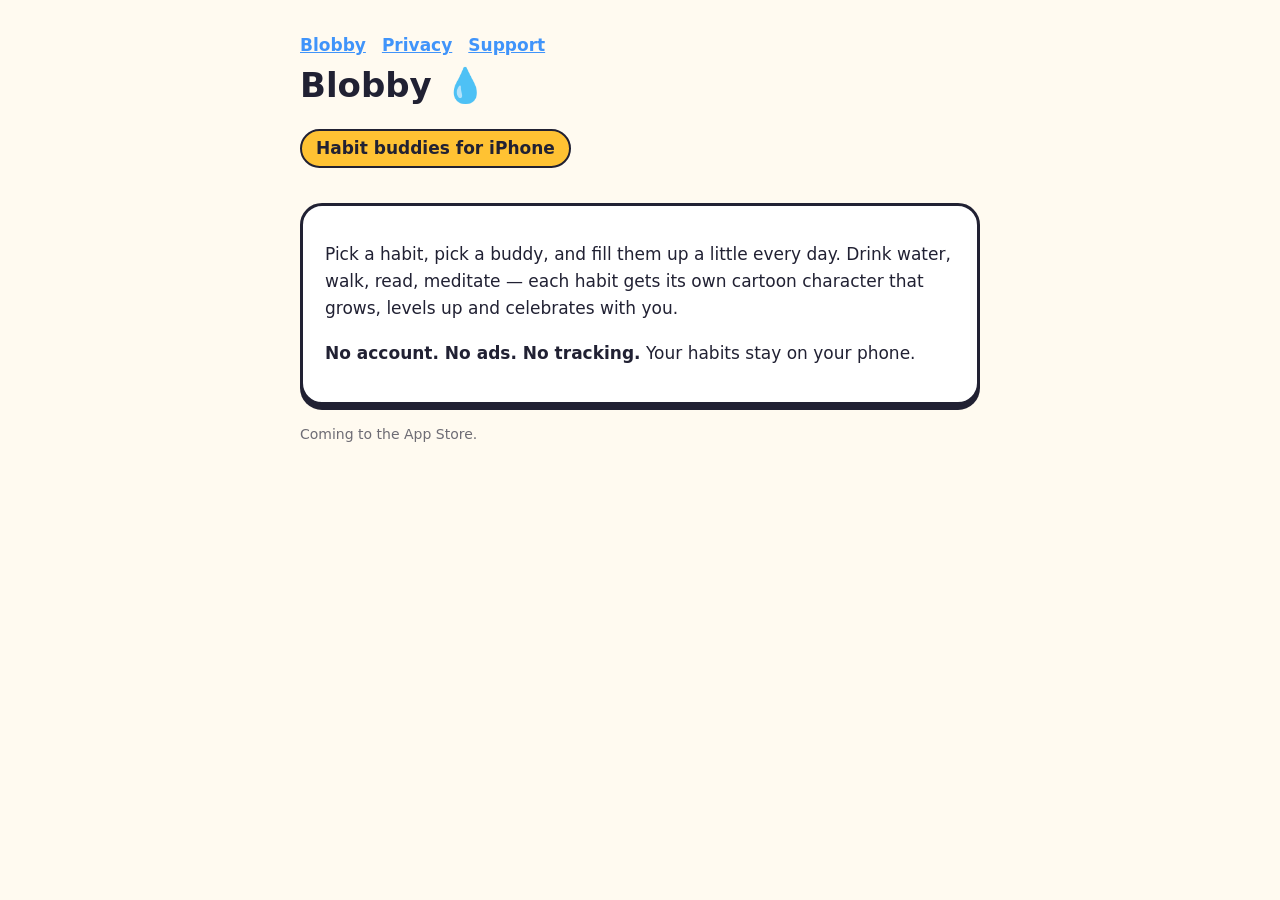
==== docs/index.html @ db1f350c "Website (GitHub Pages): landing, privacy policy, support; docs/ doesn't trigger CI Co-Authored-By: C" ====
<!doctype html><html lang="en"><head><meta charset="utf-8"><meta name="viewport" content="width=device-width,initial-scale=1">
<title>Blobby — habit buddies</title><meta name="description" content="Blobby is a cartoon habit tracker for iPhone. Your habits live only on your phone."><link rel="stylesheet" href="style.css"></head>
<body><main>
<nav><a href="./">Blobby</a><a href="privacy.html">Privacy</a><a href="support.html">Support</a></nav>
<h1>Blobby 💧</h1>
<p class="pill">Habit buddies for iPhone</p>
<div class="card">
<p>Pick a habit, pick a buddy, and fill them up a little every day. Drink water, walk, read, meditate — each habit gets its own cartoon character that grows, levels up and celebrates with you.</p>
<p><b>No account. No ads. No tracking.</b> Your habits stay on your phone.</p>
</div>
<p class="muted">Coming to the App Store.</p>
</main></body></html>
---- docs/style.css ----
:root{--ink:#212133;--paper:#FFFAF0;--card:#fff;--blue:#4094FA;--sun:#FFC233}
@media (prefers-color-scheme:dark){:root{--ink-text:#FFF3DC;--paper:#1B1733;--card:#2B2550}}
*{box-sizing:border-box}body{margin:0;background:var(--paper);color:var(--ink-text,var(--ink));font:17px/1.6 ui-rounded,-apple-system,"SF Pro Rounded",system-ui,sans-serif}
main{max-width:720px;margin:0 auto;padding:32px 20px 60px}
h1{font-size:34px;line-height:1.15;margin:.2em 0}h2{font-size:21px;margin:1.6em 0 .4em}
.card{background:var(--card);border:3px solid var(--ink);border-radius:22px;box-shadow:0 5px 0 var(--ink);padding:18px 22px;margin:18px 0}
a{color:var(--blue);font-weight:700}nav a{margin-right:16px}.muted{opacity:.65;font-size:14px}
.pill{display:inline-block;background:var(--sun);color:#212133;border:2.5px solid var(--ink);border-radius:99px;padding:4px 14px;font-weight:800}
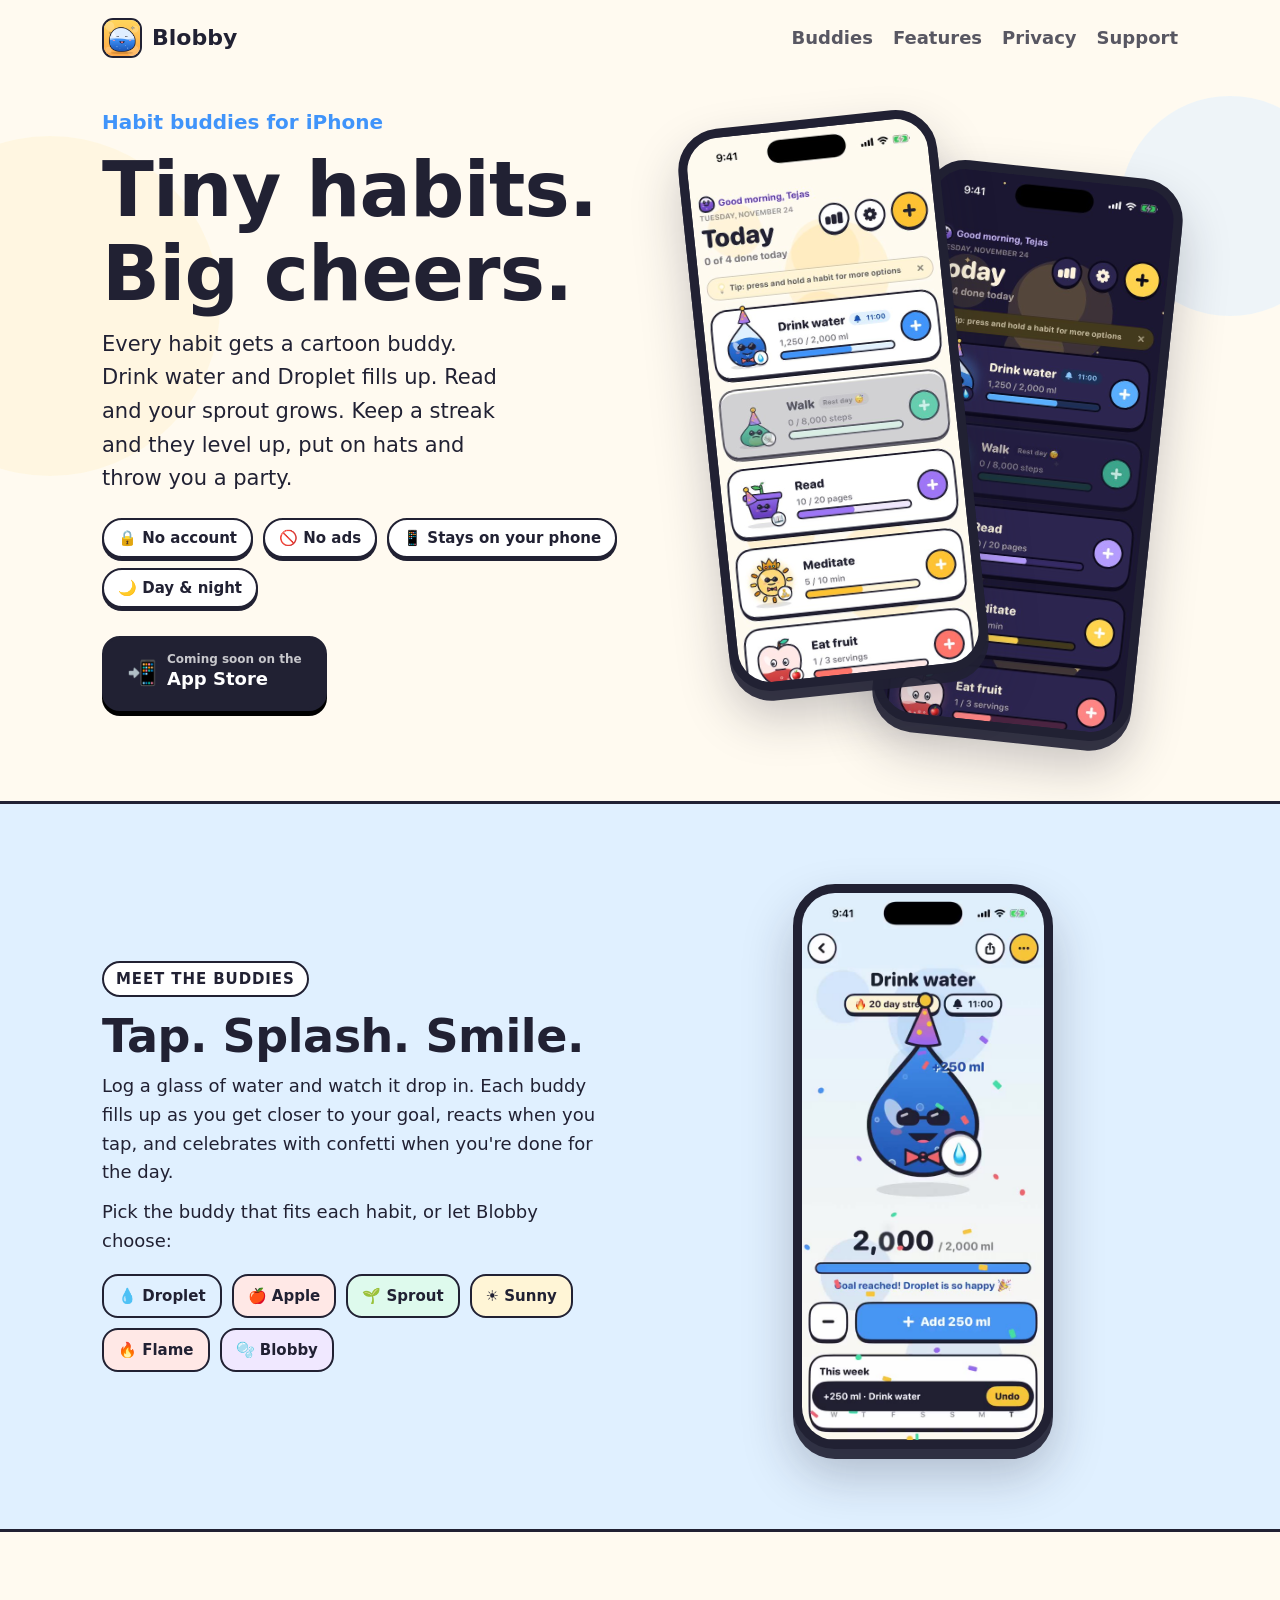
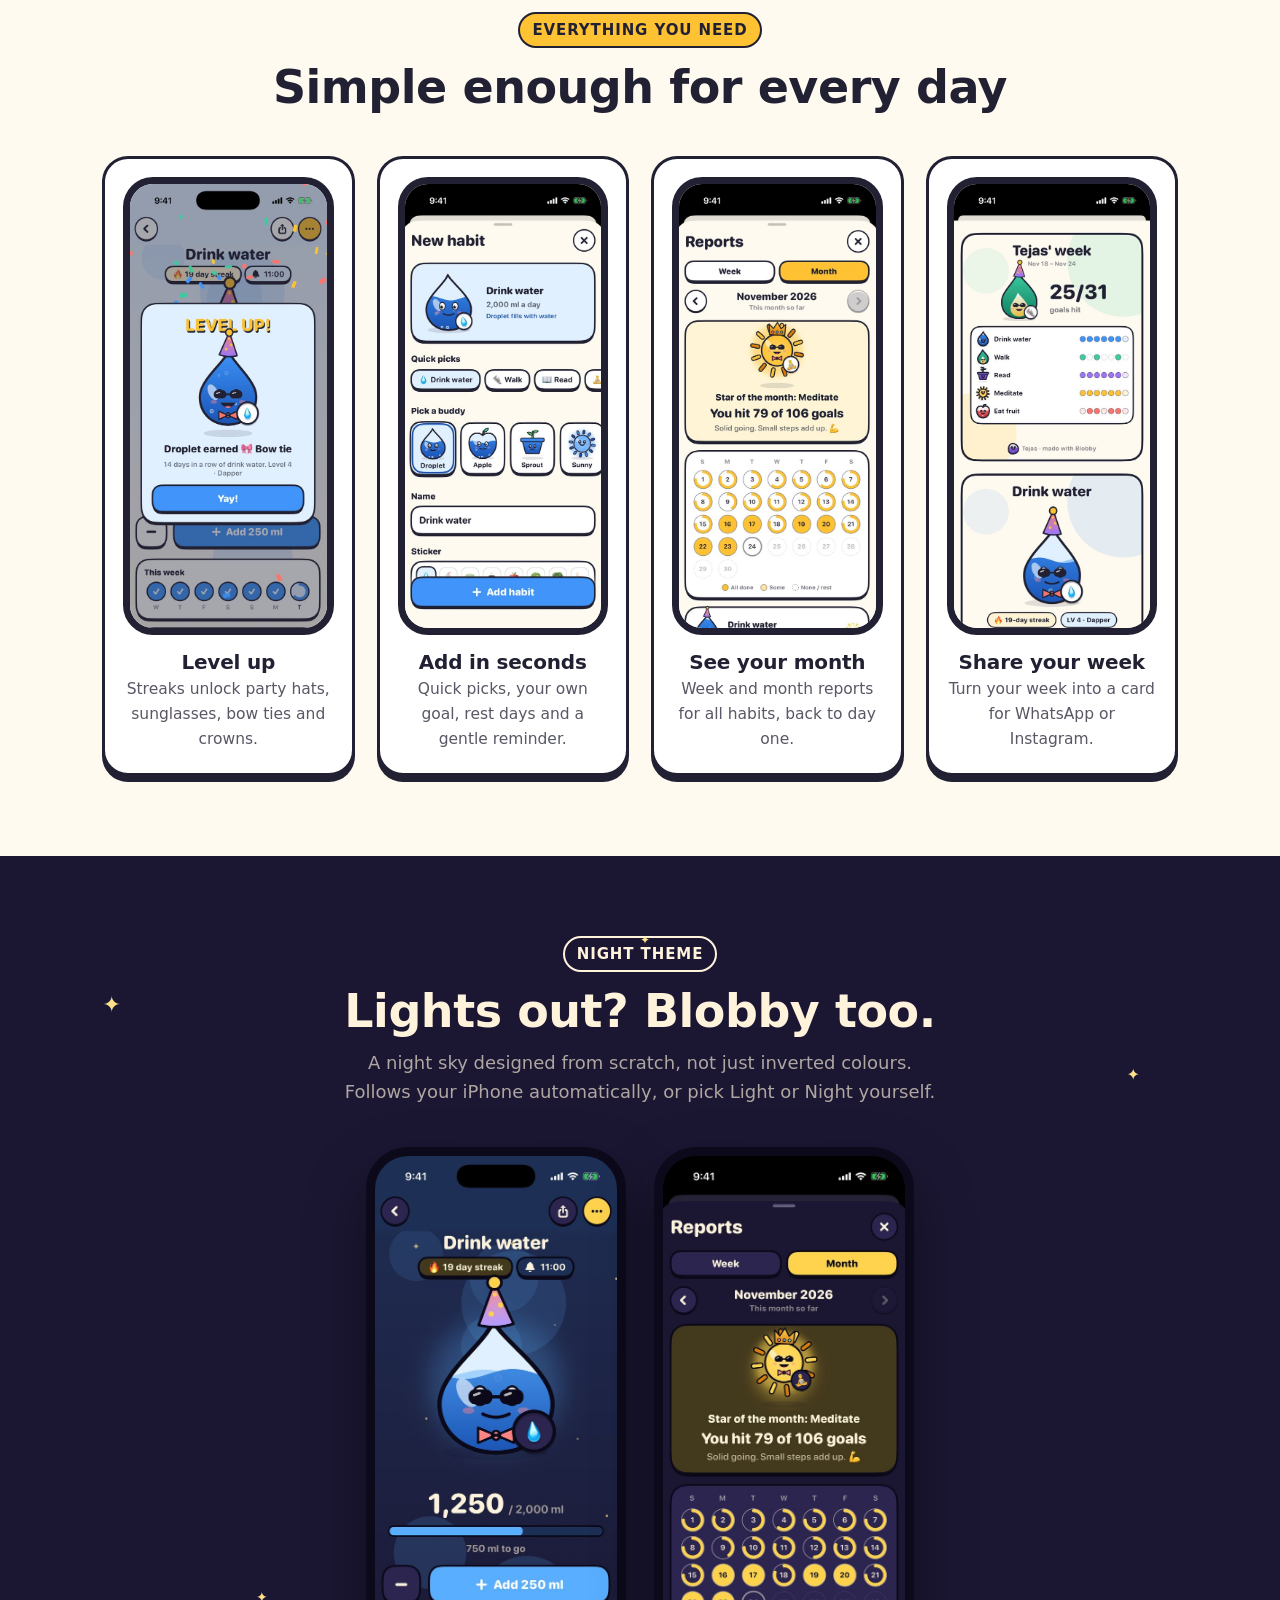
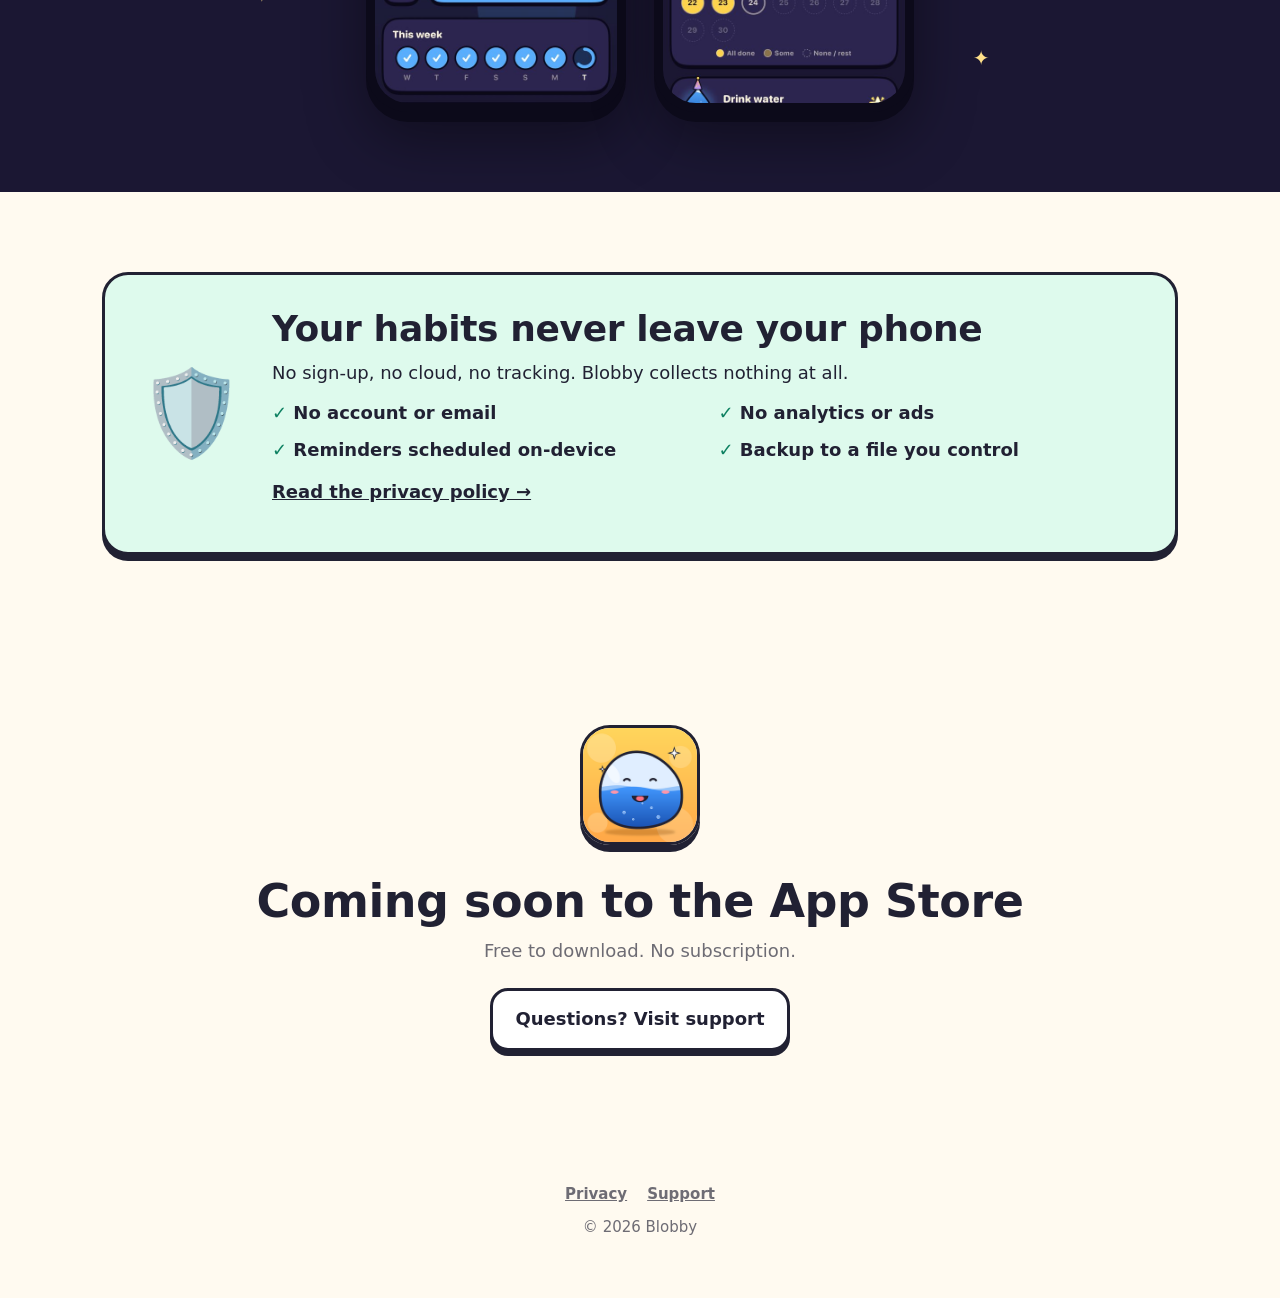
==== commit 1f7b296d: "Website: Blobby landing page with screenshots, logging video, features, night theme and privacy sect" ====
--- a/docs/index.html
+++ b/docs/index.html
@@ -1,12 +1,258 @@
-<!doctype html><html lang="en"><head><meta charset="utf-8"><meta name="viewport" content="width=device-width,initial-scale=1">
-<title>Blobby — habit buddies</title><meta name="description" content="Blobby is a cartoon habit tracker for iPhone. Your habits live only on your phone."><link rel="stylesheet" href="style.css"></head>
-<body><main>
-<nav><a href="./">Blobby</a><a href="privacy.html">Privacy</a><a href="support.html">Support</a></nav>
-<h1>Blobby 💧</h1>
-<p class="pill">Habit buddies for iPhone</p>
-<div class="card">
-<p>Pick a habit, pick a buddy, and fill them up a little every day. Drink water, walk, read, meditate — each habit gets its own cartoon character that grows, levels up and celebrates with you.</p>
-<p><b>No account. No ads. No tracking.</b> Your habits stay on your phone.</p>
+<!doctype html>
+<html lang="en">
+<head>
+<meta charset="utf-8">
+<meta name="viewport" content="width=device-width,initial-scale=1">
+<title>Blobby — habit buddies for iPhone</title>
+<meta name="description" content="Blobby is a cartoon habit tracker for iPhone. Every habit gets a buddy that fills up, levels up and cheers you on. No account, no ads — your habits stay on your phone.">
+<meta property="og:title" content="Blobby — habit buddies for iPhone">
+<meta property="og:description" content="Tiny habits, big cheers. A cartoon habit tracker where your data never leaves your phone.">
+<meta property="og:image" content="https://futureautomate.github.io/ios-blobby/img/2-home.jpg">
+<link rel="icon" href="favicon.png">
+<style>
+:root{
+  --ink:#212133; --paper:#FFFAF0; --card:#fff;
+  --ocean:#4094FA; --ocean-l:#E0F0FF; --mint:#38CC9E; --mint-l:#DEFAED;
+  --sun:#FFC233; --sun-l:#FFF5D6; --coral:#FF756B; --coral-l:#FFE8E6; --grape:#9E75F5; --grape-l:#F0E8FF;
+  --night:#1B1733; --plum:#2B2550; --cream:#FFF3DC;
+}
+*{box-sizing:border-box}
+html{scroll-behavior:smooth}
+body{margin:0;background:var(--paper);color:var(--ink);
+  font:18px/1.6 ui-rounded,"SF Pro Rounded",-apple-system,"Nunito","Segoe UI",system-ui,sans-serif;overflow-x:hidden}
+a{color:inherit}
+.wrap{max-width:1120px;margin:0 auto;padding:0 22px}
+h1,h2,h3{font-weight:900;line-height:1.1;margin:0;letter-spacing:-.01em}
+h1{font-size:clamp(44px,7vw,76px)}
+h2{font-size:clamp(30px,4.4vw,46px)}
+h3{font-size:23px}
+p{margin:.6em 0}
+.muted{opacity:.65}
+
+/* nav */
+nav{display:flex;align-items:center;justify-content:space-between;padding:18px 0}
+nav .brand{display:flex;align-items:center;gap:10px;font-weight:900;font-size:22px;text-decoration:none}
+nav .brand img{width:40px;height:40px;border-radius:11px;border:2.5px solid var(--ink)}
+nav .links a{margin-left:20px;font-weight:800;text-decoration:none;opacity:.75}
+nav .links a:hover{opacity:1}
+
+/* cartoon bits */
+.card{background:var(--card);border:3px solid var(--ink);border-radius:26px;box-shadow:0 6px 0 var(--ink)}
+.pill{display:inline-flex;align-items:center;gap:6px;background:#fff;border:2.5px solid var(--ink);border-radius:99px;
+  padding:6px 14px;font-weight:800;font-size:15px;box-shadow:0 3px 0 var(--ink)}
+.btn{display:inline-flex;align-items:center;gap:10px;background:var(--ink);color:#fff;border-radius:18px;padding:14px 22px;
+  font-weight:900;text-decoration:none;border:3px solid var(--ink);box-shadow:0 5px 0 #000;transition:transform .15s}
+.btn:hover{transform:translateY(-2px)}
+.btn small{display:block;font-weight:700;font-size:12px;opacity:.75;line-height:1}
+.btn.ghost{background:#fff;color:var(--ink);box-shadow:0 5px 0 var(--ink)}
+
+/* phone frame */
+.phone{width:min(260px,62vw);aspect-ratio:1206/2622;border-radius:42px;border:9px solid var(--ink);
+  background:var(--ink);overflow:hidden;box-shadow:0 10px 0 rgba(33,33,51,.9),0 26px 50px rgba(33,33,51,.25);flex:none}
+.phone img,.phone video{width:100%;height:100%;object-fit:cover;display:block}
+
+/* hero */
+.hero{position:relative;padding:30px 0 90px;overflow:hidden}
+.hero .wrap{display:grid;grid-template-columns:1.05fr 1fr;gap:40px;align-items:center}
+.hero .tag{color:var(--ocean);font-weight:900;font-size:20px;margin-bottom:10px}
+.hero p.lead{font-size:21px;max-width:30ch}
+.hero .pills{display:flex;flex-wrap:wrap;gap:10px;margin:22px 0 28px}
+.stack{position:relative;height:600px}
+.stack .phone{position:absolute}
+.stack .p1{left:6%;top:10px;transform:rotate(-6deg);z-index:2}
+.stack .p2{right:4%;top:60px;transform:rotate(6deg)}
+.bubble{position:absolute;border-radius:50%;opacity:.55;z-index:0}
+
+/* sections */
+section{padding:80px 0}
+.center{text-align:center}
+.kicker{display:inline-block;font-weight:900;font-size:15px;letter-spacing:.06em;text-transform:uppercase;
+  padding:4px 12px;border-radius:99px;border:2.5px solid var(--ink);margin-bottom:14px}
+
+.split{display:grid;grid-template-columns:1fr 1fr;gap:56px;align-items:center}
+.buddies{display:flex;gap:10px;flex-wrap:wrap;margin-top:18px}
+.buddies span{font-size:15px;font-weight:800;padding:8px 14px;border-radius:16px;border:2.5px solid var(--ink)}
+
+.grid{display:grid;grid-template-columns:repeat(4,1fr);gap:22px;margin-top:44px}
+.feature{padding:18px 18px 22px;display:flex;flex-direction:column;align-items:center;text-align:center}
+.feature .phone{width:100%;border-width:7px;border-radius:30px;box-shadow:none;margin-bottom:16px}
+.feature h3{font-size:20px;margin-bottom:4px}
+.feature p{font-size:15.5px;margin:0;opacity:.75}
+
+.night{background:var(--night);color:var(--cream);position:relative;overflow:hidden}
+.night .kicker{border-color:var(--cream)}
+.night .phones{display:flex;gap:28px;justify-content:center;flex-wrap:wrap;margin-top:40px}
+.night .phone{border-color:#0C0A1A;background:#0C0A1A;box-shadow:0 10px 0 #0C0A1A,0 26px 60px rgba(0,0,0,.4)}
+.star{position:absolute;color:#FFE08A;animation:tw 3s ease-in-out infinite}
+@keyframes tw{0%,100%{opacity:.25}50%{opacity:.95}}
+
+.privacy .card{padding:34px;display:grid;grid-template-columns:auto 1fr;gap:28px;align-items:center;background:var(--mint-l)}
+.privacy ul{margin:10px 0 0;padding:0;list-style:none;display:grid;grid-template-columns:1fr 1fr;gap:8px 24px}
+.privacy li{font-weight:800}
+.privacy li::before{content:"✓ ";color:#0D8061}
+.shield{font-size:84px;line-height:1}
+
+.cta{text-align:center;padding:90px 0}
+.cta .icon{width:120px;height:120px;border-radius:30px;border:3.5px solid var(--ink);box-shadow:0 7px 0 var(--ink)}
+
+footer{padding:30px 0 50px;text-align:center;font-size:15px}
+footer a{margin:0 10px;font-weight:800}
+
+@media (max-width:900px){
+  .hero .wrap,.split{grid-template-columns:1fr}
+  .stack{height:520px;max-width:440px;margin:0 auto;width:100%}
+  .grid{grid-template-columns:1fr 1fr}
+  .split .media{order:-1;display:flex;justify-content:center}
+  .privacy .card{grid-template-columns:1fr;text-align:center}
+  .privacy ul{grid-template-columns:1fr;text-align:left;max-width:320px;margin:10px auto 0}
+}
+@media (max-width:520px){
+  .grid{gap:14px}
+  .feature{padding:10px 10px 14px}
+  .feature h3{font-size:16px}
+  .feature p{font-size:13px}
+  .feature .phone{border-width:5px;border-radius:20px}
+  .stack{height:440px}
+  .stack .phone{width:200px}
+  nav .links a:not(:last-child){display:none}
+}
+@media (prefers-reduced-motion:reduce){.star{animation:none}}
+</style>
+</head>
+<body>
+
+<div class="wrap">
+  <nav>
+    <a class="brand" href="./"><img src="img/icon.png" alt="">Blobby</a>
+    <div class="links"><a href="#buddies">Buddies</a><a href="#features">Features</a><a href="privacy.html">Privacy</a><a href="support.html">Support</a></div>
+  </nav>
 </div>
-<p class="muted">Coming to the App Store.</p>
-</main></body></html>
+
+<header class="hero">
+  <span class="bubble" style="width:340px;height:340px;background:var(--sun-l);left:-120px;top:60px"></span>
+  <span class="bubble" style="width:220px;height:220px;background:var(--ocean-l);right:-60px;top:20px"></span>
+  <div class="wrap" style="position:relative;z-index:1">
+    <div>
+      <div class="tag">Habit buddies for iPhone</div>
+      <h1>Tiny habits.<br>Big cheers.</h1>
+      <p class="lead">Every habit gets a cartoon buddy. Drink water and Droplet fills up. Read and your sprout grows. Keep a streak and they level up, put on hats and throw you a party.</p>
+      <div class="pills">
+        <span class="pill">🔒 No account</span>
+        <span class="pill">🚫 No ads</span>
+        <span class="pill">📱 Stays on your phone</span>
+        <span class="pill">🌙 Day &amp; night</span>
+      </div>
+      <a class="btn" href="#get"><span style="font-size:24px">📲</span><span><small>Coming soon on the</small>App Store</span></a>
+    </div>
+    <div class="stack" aria-label="Blobby screenshots">
+      <div class="phone p1"><img src="img/2-home.jpg" alt="Today screen with habit buddies for water, walking, reading, meditation and fruit"></div>
+      <div class="phone p2"><img src="img/n1-home.jpg" alt="The same screen in Blobby's night theme"></div>
+    </div>
+  </div>
+</header>
+
+<section id="buddies" style="background:var(--ocean-l);border-top:3px solid var(--ink);border-bottom:3px solid var(--ink)">
+  <div class="wrap split">
+    <div>
+      <span class="kicker" style="background:#fff">Meet the buddies</span>
+      <h2>Tap. Splash. Smile.</h2>
+      <p>Log a glass of water and watch it drop in. Each buddy fills up as you get closer to your goal, reacts when you tap, and celebrates with confetti when you're done for the day.</p>
+      <p>Pick the buddy that fits each habit, or let Blobby choose:</p>
+      <div class="buddies">
+        <span style="background:var(--ocean-l)">💧 Droplet</span>
+        <span style="background:var(--coral-l)">🍎 Apple</span>
+        <span style="background:var(--mint-l)">🌱 Sprout</span>
+        <span style="background:var(--sun-l)">☀️ Sunny</span>
+        <span style="background:var(--coral-l)">🔥 Flame</span>
+        <span style="background:var(--grape-l)">🫧 Blobby</span>
+      </div>
+    </div>
+    <div class="media" style="display:flex;justify-content:center">
+      <div class="phone">
+        <video src="img/logging.mp4" poster="img/logging-poster.jpg" autoplay muted loop playsinline aria-label="Video of Droplet filling up as water is logged"></video>
+      </div>
+    </div>
+  </div>
+</section>
+
+<section id="features">
+  <div class="wrap center">
+    <span class="kicker" style="background:var(--sun)">Everything you need</span>
+    <h2>Simple enough for every day</h2>
+    <div class="grid">
+      <div class="card feature">
+        <div class="phone"><img src="img/15-levelup.jpg" alt="Level-up celebration with a new accessory"></div>
+        <h3>Level up</h3>
+        <p>Streaks unlock party hats, sunglasses, bow ties and crowns.</p>
+      </div>
+      <div class="card feature">
+        <div class="phone"><img src="img/8-add.jpg" alt="Adding a new habit"></div>
+        <h3>Add in seconds</h3>
+        <p>Quick picks, your own goal, rest days and a gentle reminder.</p>
+      </div>
+      <div class="card feature">
+        <div class="phone"><img src="img/r2-month.jpg" alt="Month report with a calendar of all habits"></div>
+        <h3>See your month</h3>
+        <p>Week and month reports for all habits, back to day one.</p>
+      </div>
+      <div class="card feature">
+        <div class="phone"><img src="img/20-share.jpg" alt="Shareable weekly progress card"></div>
+        <h3>Share your week</h3>
+        <p>Turn your week into a card for WhatsApp or Instagram.</p>
+      </div>
+    </div>
+  </div>
+</section>
+
+<section class="night">
+  <span class="star" style="left:8%;top:14%;font-size:22px">✦</span>
+  <span class="star" style="left:88%;top:22%;font-size:16px;animation-delay:.8s">✦</span>
+  <span class="star" style="left:20%;top:78%;font-size:14px;animation-delay:1.6s">✦</span>
+  <span class="star" style="left:76%;top:84%;font-size:20px;animation-delay:2.2s">✦</span>
+  <span class="star" style="left:50%;top:8%;font-size:12px;animation-delay:1.1s">✦</span>
+  <div class="wrap center">
+    <span class="kicker">Night theme</span>
+    <h2>Lights out? Blobby too.</h2>
+    <p class="muted" style="max-width:52ch;margin:12px auto 0">A night sky designed from scratch, not just inverted colours. Follows your iPhone automatically, or pick Light or Night yourself.</p>
+    <div class="phones">
+      <div class="phone"><img src="img/n2-drop.jpg" alt="Water habit screen in the night theme"></div>
+      <div class="phone"><img src="img/r3-month-night.jpg" alt="Month report in the night theme"></div>
+    </div>
+  </div>
+</section>
+
+<section class="privacy">
+  <div class="wrap">
+    <div class="card">
+      <div class="shield">🛡️</div>
+      <div>
+        <h2 style="font-size:clamp(26px,3.6vw,36px)">Your habits never leave your phone</h2>
+        <p>No sign-up, no cloud, no tracking. Blobby collects nothing at all.</p>
+        <ul>
+          <li>No account or email</li>
+          <li>No analytics or ads</li>
+          <li>Reminders scheduled on-device</li>
+          <li>Backup to a file you control</li>
+        </ul>
+        <p style="margin-top:14px"><a href="privacy.html" style="font-weight:900">Read the privacy policy →</a></p>
+      </div>
+    </div>
+  </div>
+</section>
+
+<section class="cta" id="get">
+  <div class="wrap">
+    <img class="icon" src="img/icon.png" alt="Blobby app icon">
+    <h2 style="margin-top:22px">Coming soon to the App Store</h2>
+    <p class="muted">Free to download. No subscription.</p>
+    <p style="margin-top:22px"><a class="btn ghost" href="support.html">Questions? Visit support</a></p>
+  </div>
+</section>
+
+<footer class="muted">
+  <a href="privacy.html">Privacy</a><a href="support.html">Support</a>
+  <p>© 2026 Blobby</p>
+</footer>
+
+</body>
+</html>
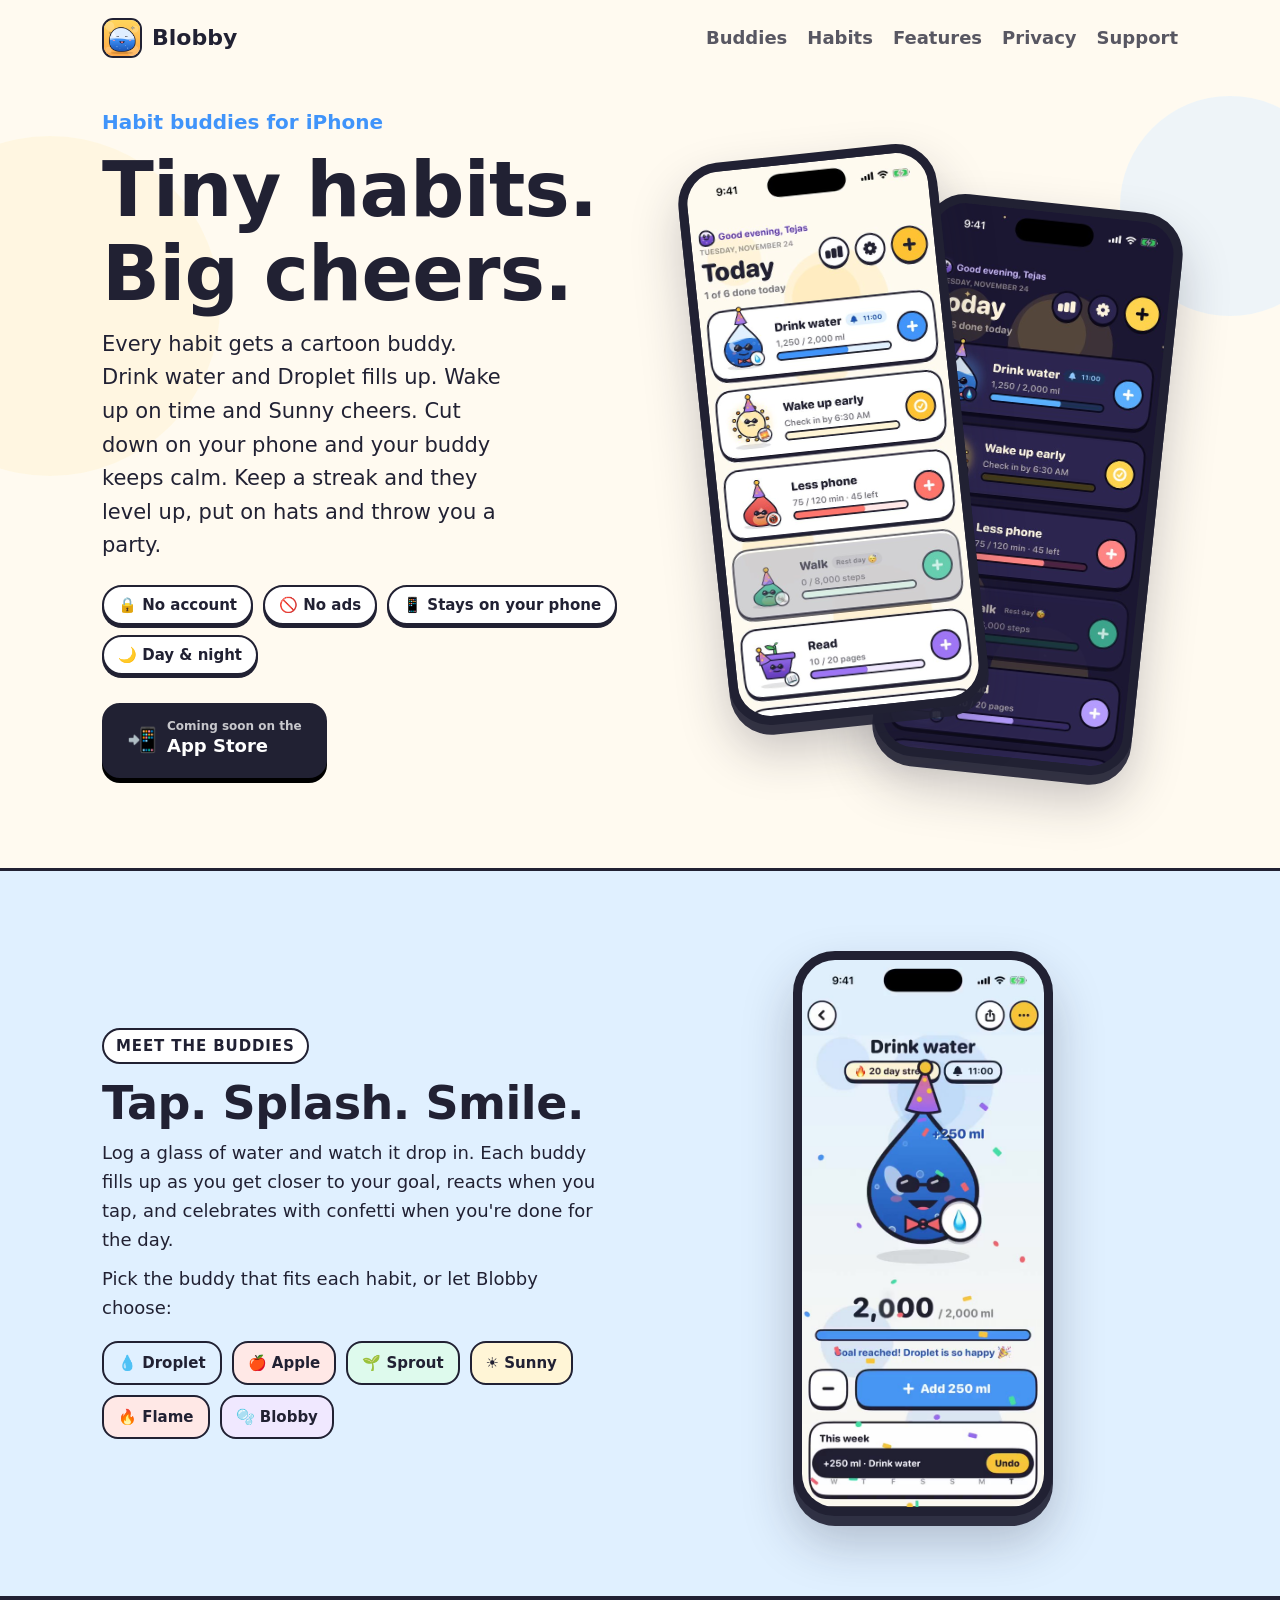
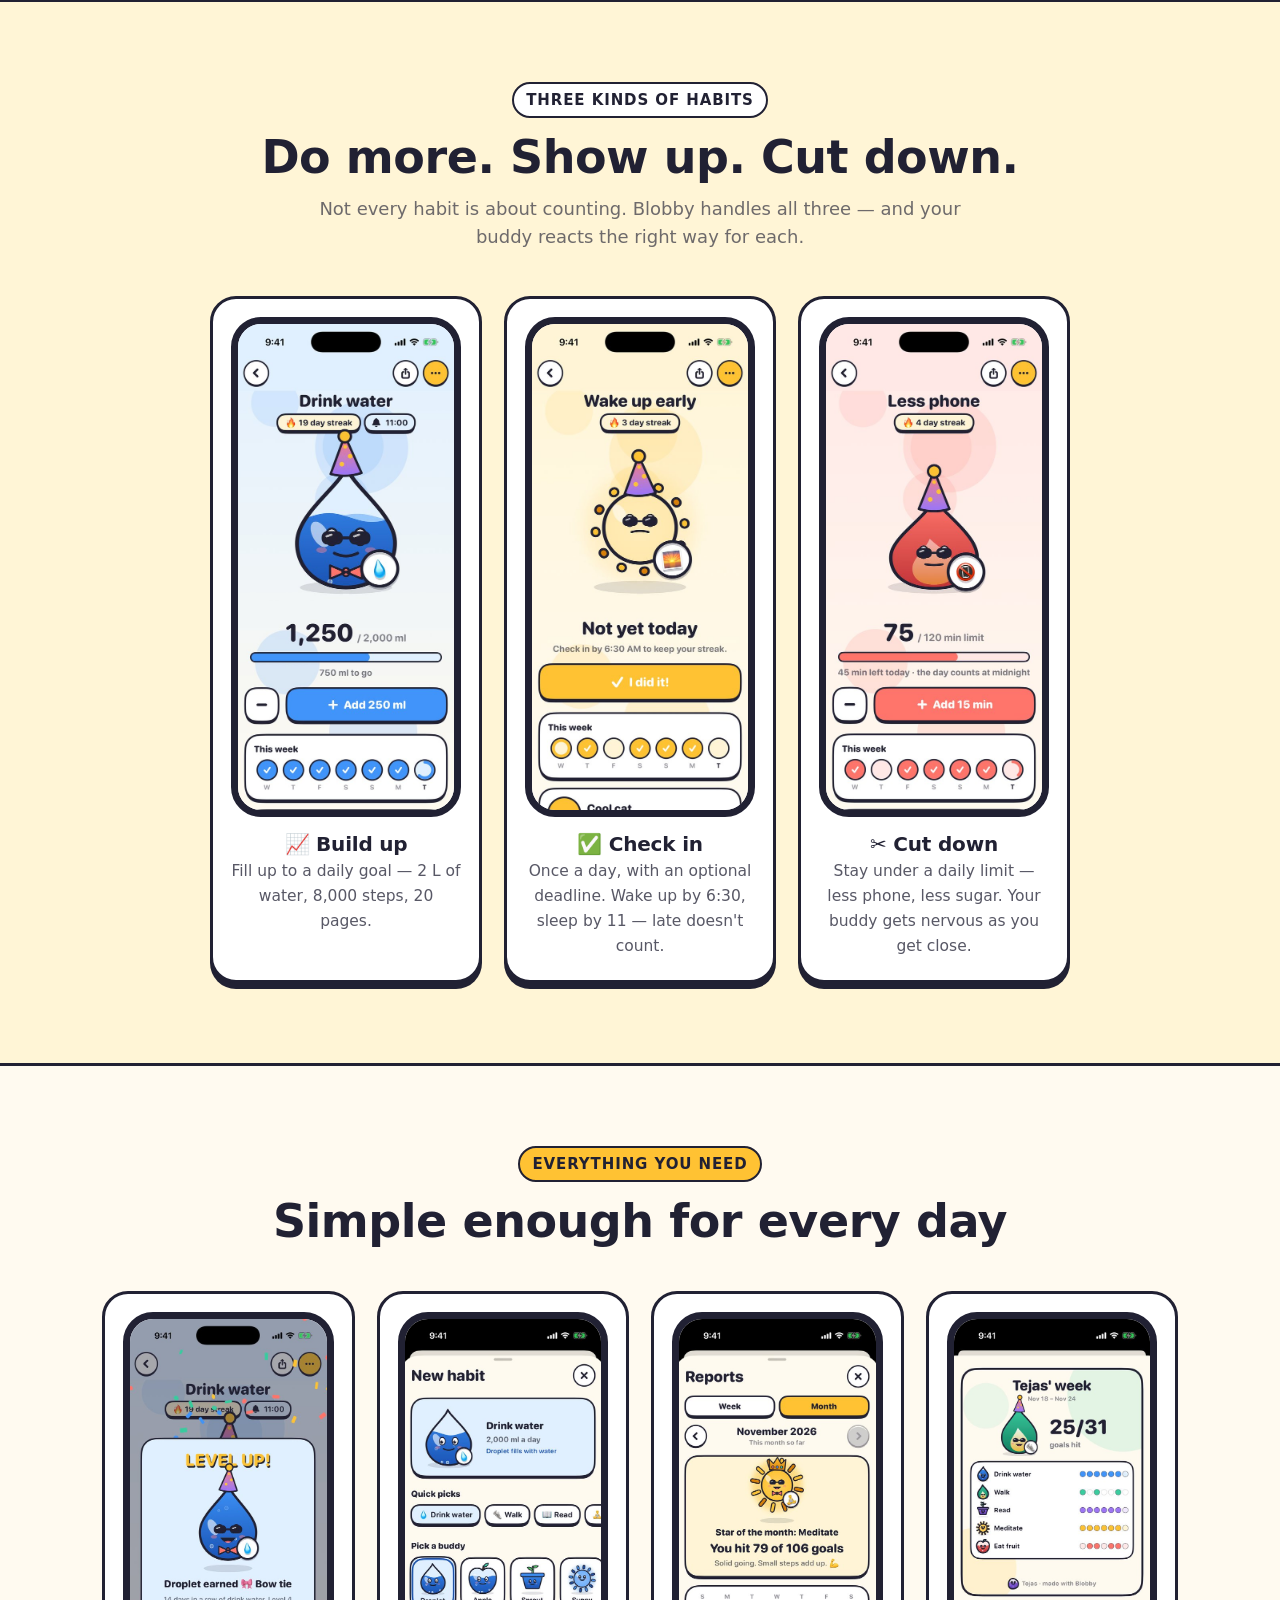
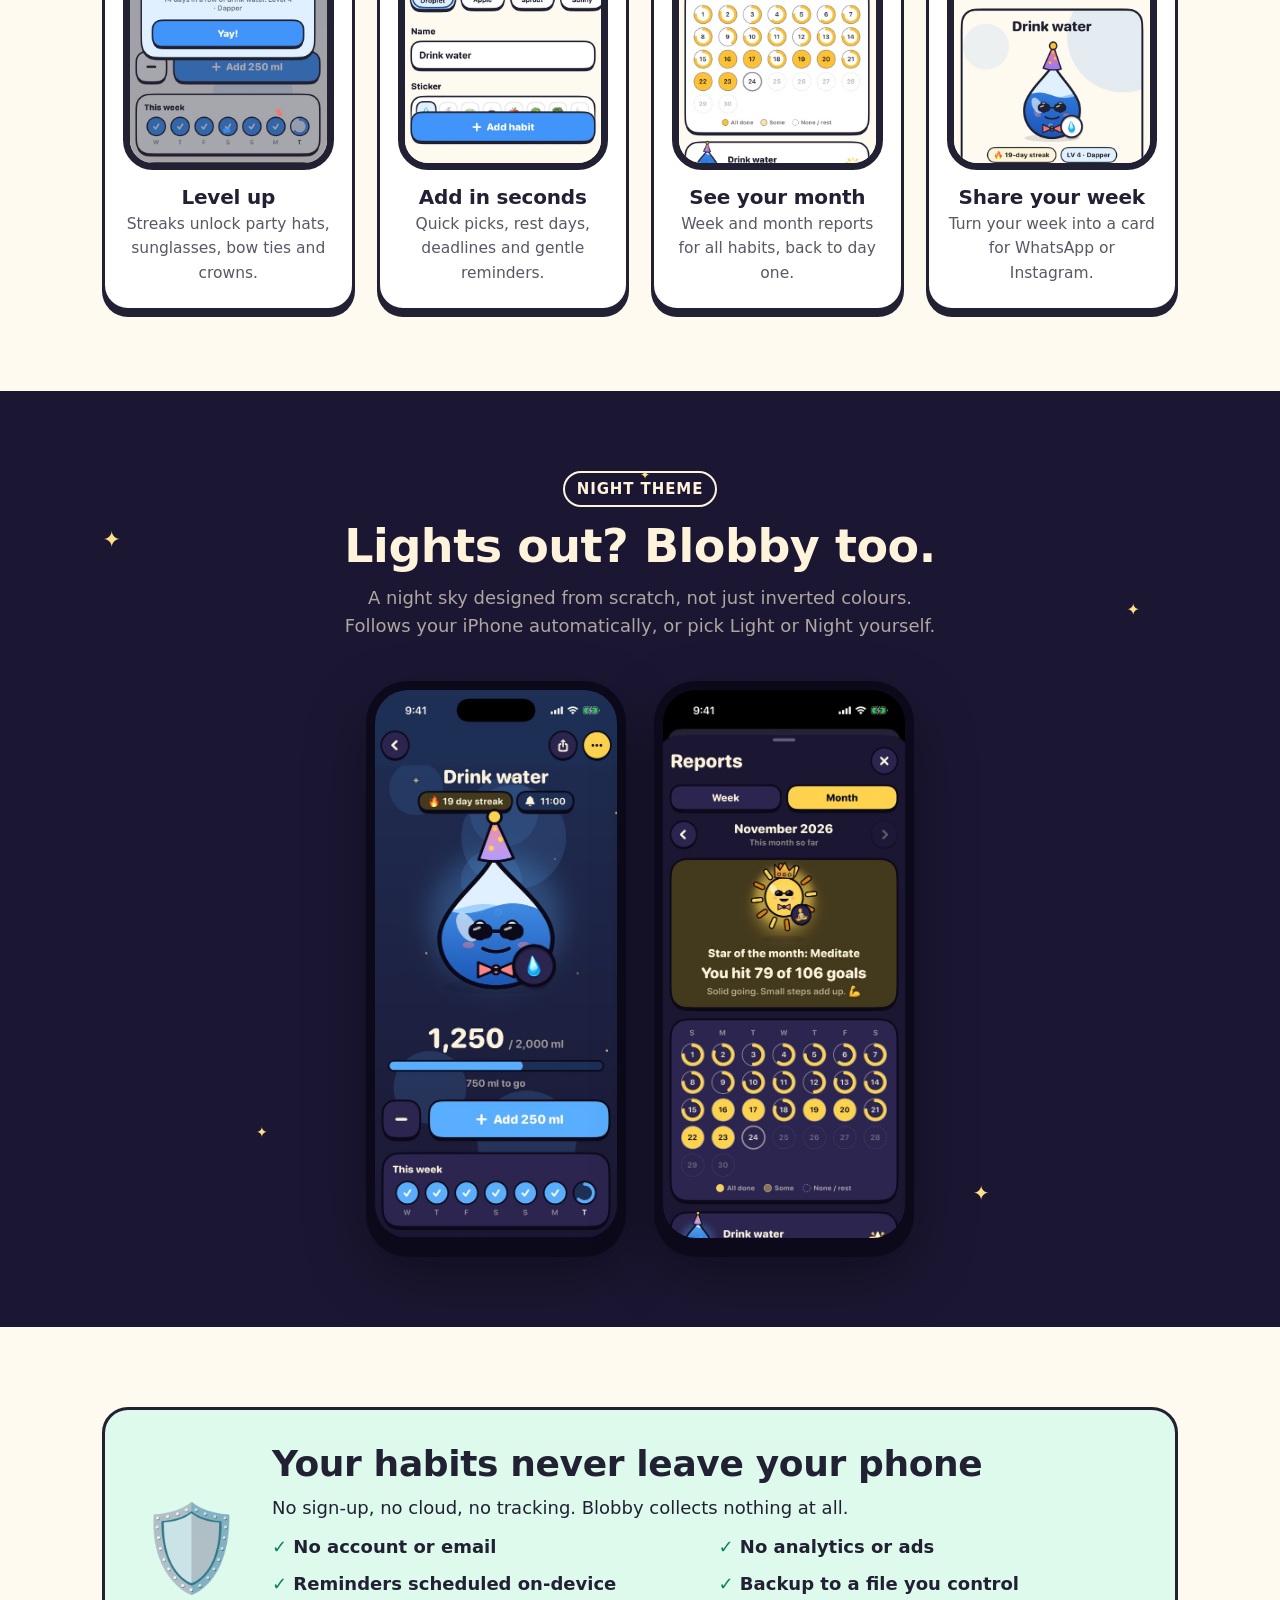
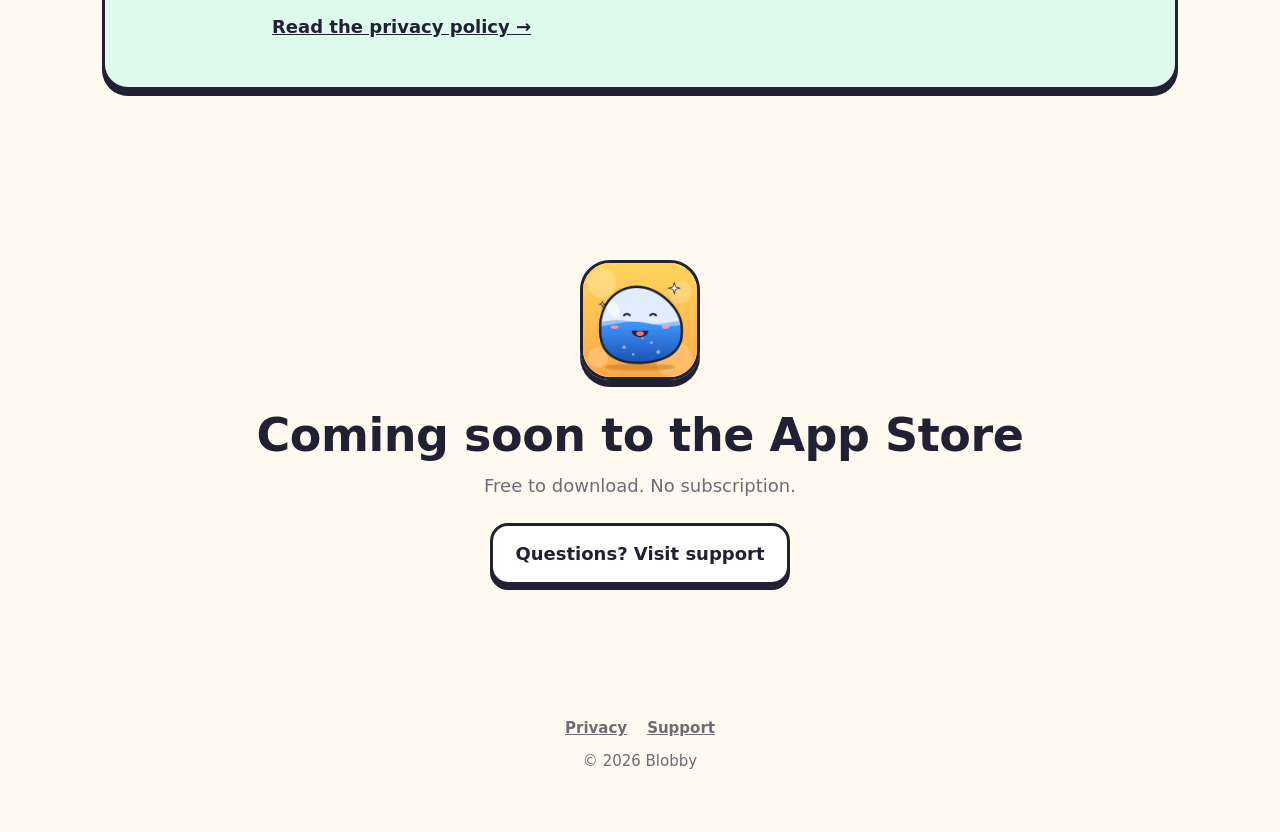
==== commit fba82522: "Website: 'Three kinds of habits' section (Build up / Check in / Cut down), fresh v0.10 screenshots, " ====
--- a/docs/index.html
+++ b/docs/index.html
@@ -74,6 +74,7 @@
 .buddies span{font-size:15px;font-weight:800;padding:8px 14px;border-radius:16px;border:2.5px solid var(--ink)}
 
 .grid{display:grid;grid-template-columns:repeat(4,1fr);gap:22px;margin-top:44px}
+.grid3{grid-template-columns:repeat(3,1fr);max-width:860px;margin-left:auto;margin-right:auto}
 .feature{padding:18px 18px 22px;display:flex;flex-direction:column;align-items:center;text-align:center}
 .feature .phone{width:100%;border-width:7px;border-radius:30px;box-shadow:none;margin-bottom:16px}
 .feature h3{font-size:20px;margin-bottom:4px}
@@ -108,13 +109,22 @@
 }
 @media (max-width:520px){
   .grid{gap:14px}
+  .grid3{grid-template-columns:1fr;gap:18px}
+  .grid3 .phone{width:62%;margin-left:auto;margin-right:auto}
+  .grid3 .feature h3{font-size:19px}
+  .grid3 .feature p{font-size:15px}
+  nav .links{overflow-x:auto;padding-bottom:4px}
+  nav .links a{flex:none;padding:6px 12px;font-size:13px}
   .feature{padding:10px 10px 14px}
   .feature h3{font-size:16px}
   .feature p{font-size:13px}
   .feature .phone{border-width:5px;border-radius:20px}
   .stack{height:440px}
   .stack .phone{width:200px}
-  nav .links a:not(:last-child){display:none}
+  nav{flex-wrap:wrap;gap:12px}
+  nav .links{width:100%;display:flex;gap:8px}
+  nav .links a{margin:0;flex:1;text-align:center;font-size:14px;padding:6px 0;border:2px solid var(--ink);
+    border-radius:99px;background:#fff;box-shadow:0 2px 0 var(--ink);opacity:1}
 }
 @media (prefers-reduced-motion:reduce){.star{animation:none}}
 </style>
@@ -124,7 +134,7 @@
 <div class="wrap">
   <nav>
     <a class="brand" href="./"><img src="img/icon.png" alt="">Blobby</a>
-    <div class="links"><a href="#buddies">Buddies</a><a href="#features">Features</a><a href="privacy.html">Privacy</a><a href="support.html">Support</a></div>
+    <div class="links"><a href="#buddies">Buddies</a><a href="#types">Habits</a><a href="#features">Features</a><a href="privacy.html">Privacy</a><a href="support.html">Support</a></div>
   </nav>
 </div>
 
@@ -135,7 +145,7 @@
     <div>
       <div class="tag">Habit buddies for iPhone</div>
       <h1>Tiny habits.<br>Big cheers.</h1>
-      <p class="lead">Every habit gets a cartoon buddy. Drink water and Droplet fills up. Read and your sprout grows. Keep a streak and they level up, put on hats and throw you a party.</p>
+      <p class="lead">Every habit gets a cartoon buddy. Drink water and Droplet fills up. Wake up on time and Sunny cheers. Cut down on your phone and your buddy keeps calm. Keep a streak and they level up, put on hats and throw you a party.</p>
       <div class="pills">
         <span class="pill">🔒 No account</span>
         <span class="pill">🚫 No ads</span>
@@ -175,6 +185,31 @@
   </div>
 </section>
 
+<section id="types" style="background:var(--sun-l);border-top:3px solid var(--ink);border-bottom:3px solid var(--ink)">
+  <div class="wrap center">
+    <span class="kicker" style="background:#fff">Three kinds of habits</span>
+    <h2>Do more. Show up. Cut down.</h2>
+    <p class="muted" style="max-width:56ch;margin:12px auto 0">Not every habit is about counting. Blobby handles all three — and your buddy reacts the right way for each.</p>
+    <div class="grid grid3">
+      <div class="card feature">
+        <div class="phone"><img src="img/3-drop.jpg" alt="Water habit filling up toward 3 litres"></div>
+        <h3>📈 Build up</h3>
+        <p>Fill up to a daily goal — 2 L of water, 8,000 steps, 20 pages.</p>
+      </div>
+      <div class="card feature">
+        <div class="phone"><img src="img/t2-checkin.jpg" alt="Wake up early check-in with a 6:30 deadline"></div>
+        <h3>✅ Check in</h3>
+        <p>Once a day, with an optional deadline. Wake up by 6:30, sleep by 11 — late doesn't count.</p>
+      </div>
+      <div class="card feature">
+        <div class="phone"><img src="img/t3-limit.jpg" alt="Less phone limit with 45 minutes left today"></div>
+        <h3>✂️ Cut down</h3>
+        <p>Stay under a daily limit — less phone, less sugar. Your buddy gets nervous as you get close.</p>
+      </div>
+    </div>
+  </div>
+</section>
+
 <section id="features">
   <div class="wrap center">
     <span class="kicker" style="background:var(--sun)">Everything you need</span>
@@ -188,7 +223,7 @@
       <div class="card feature">
         <div class="phone"><img src="img/8-add.jpg" alt="Adding a new habit"></div>
         <h3>Add in seconds</h3>
-        <p>Quick picks, your own goal, rest days and a gentle reminder.</p>
+        <p>Quick picks, rest days, deadlines and gentle reminders.</p>
       </div>
       <div class="card feature">
         <div class="phone"><img src="img/r2-month.jpg" alt="Month report with a calendar of all habits"></div>
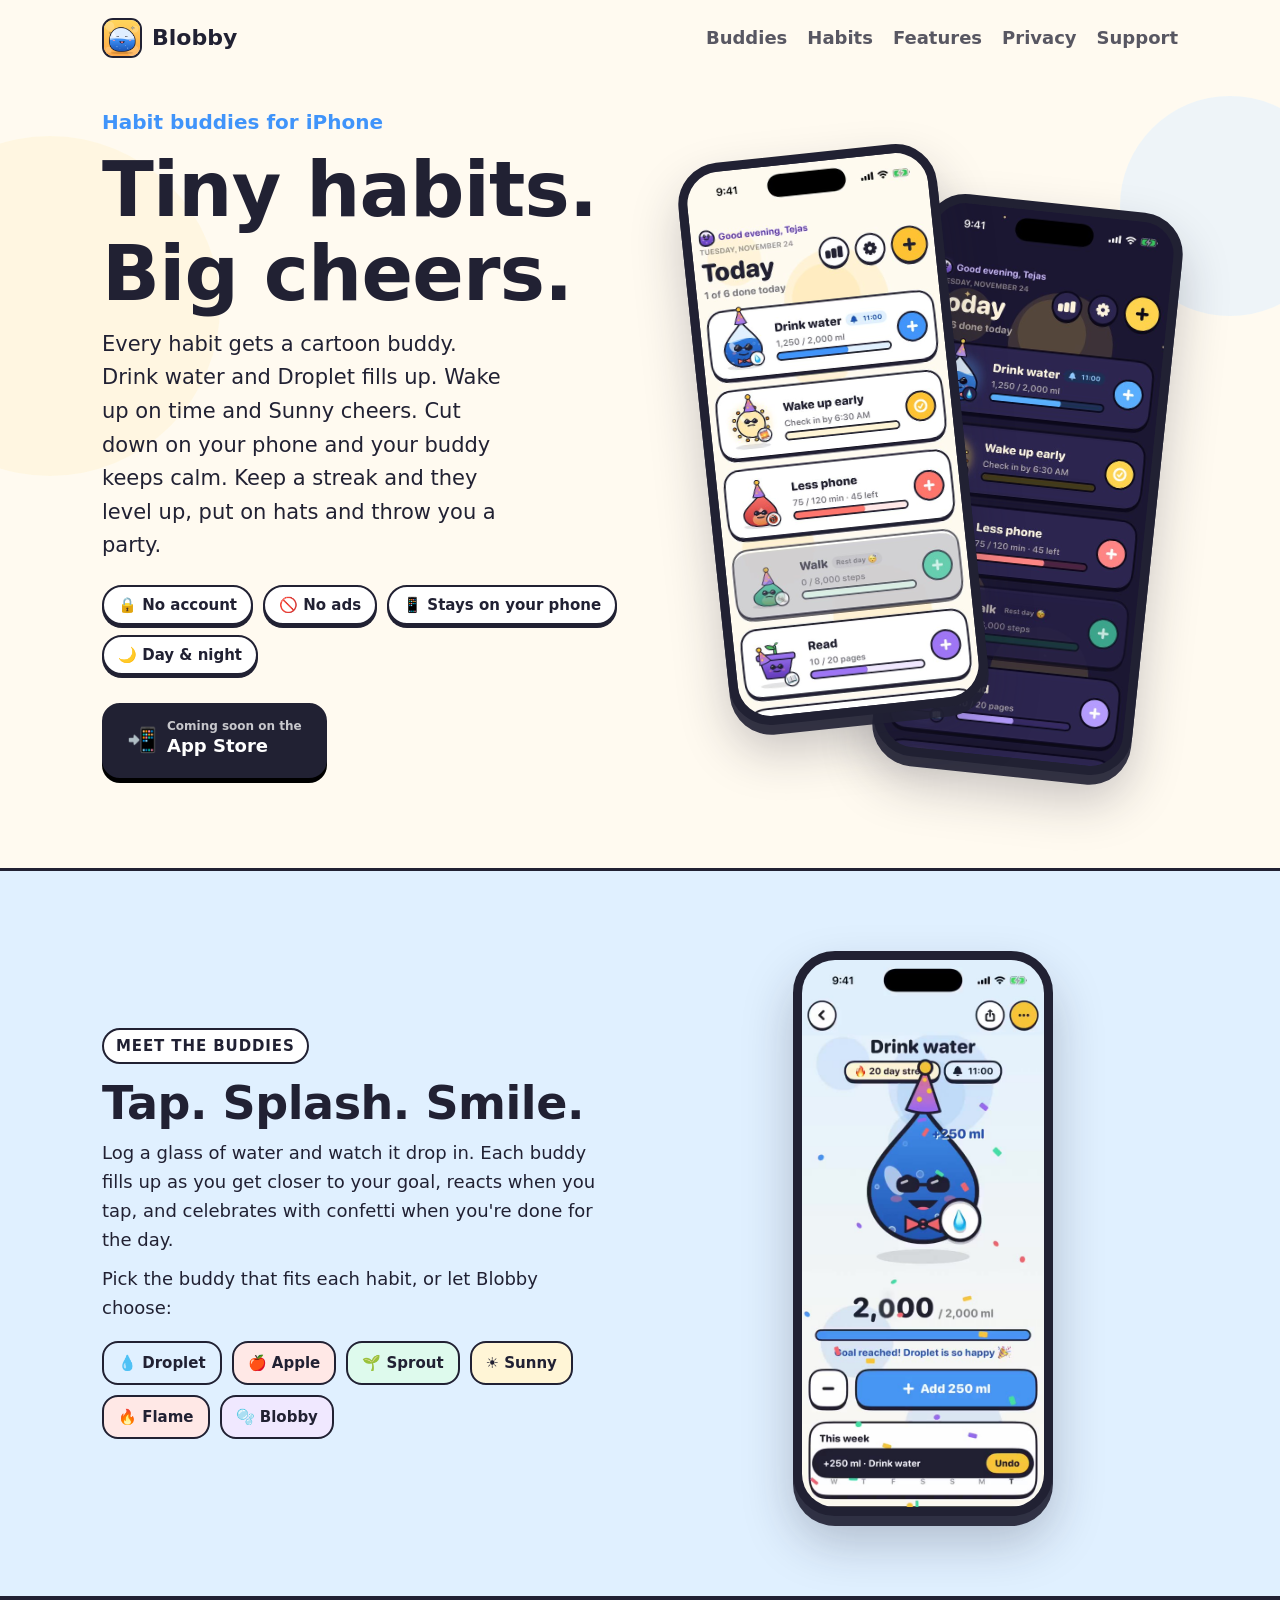
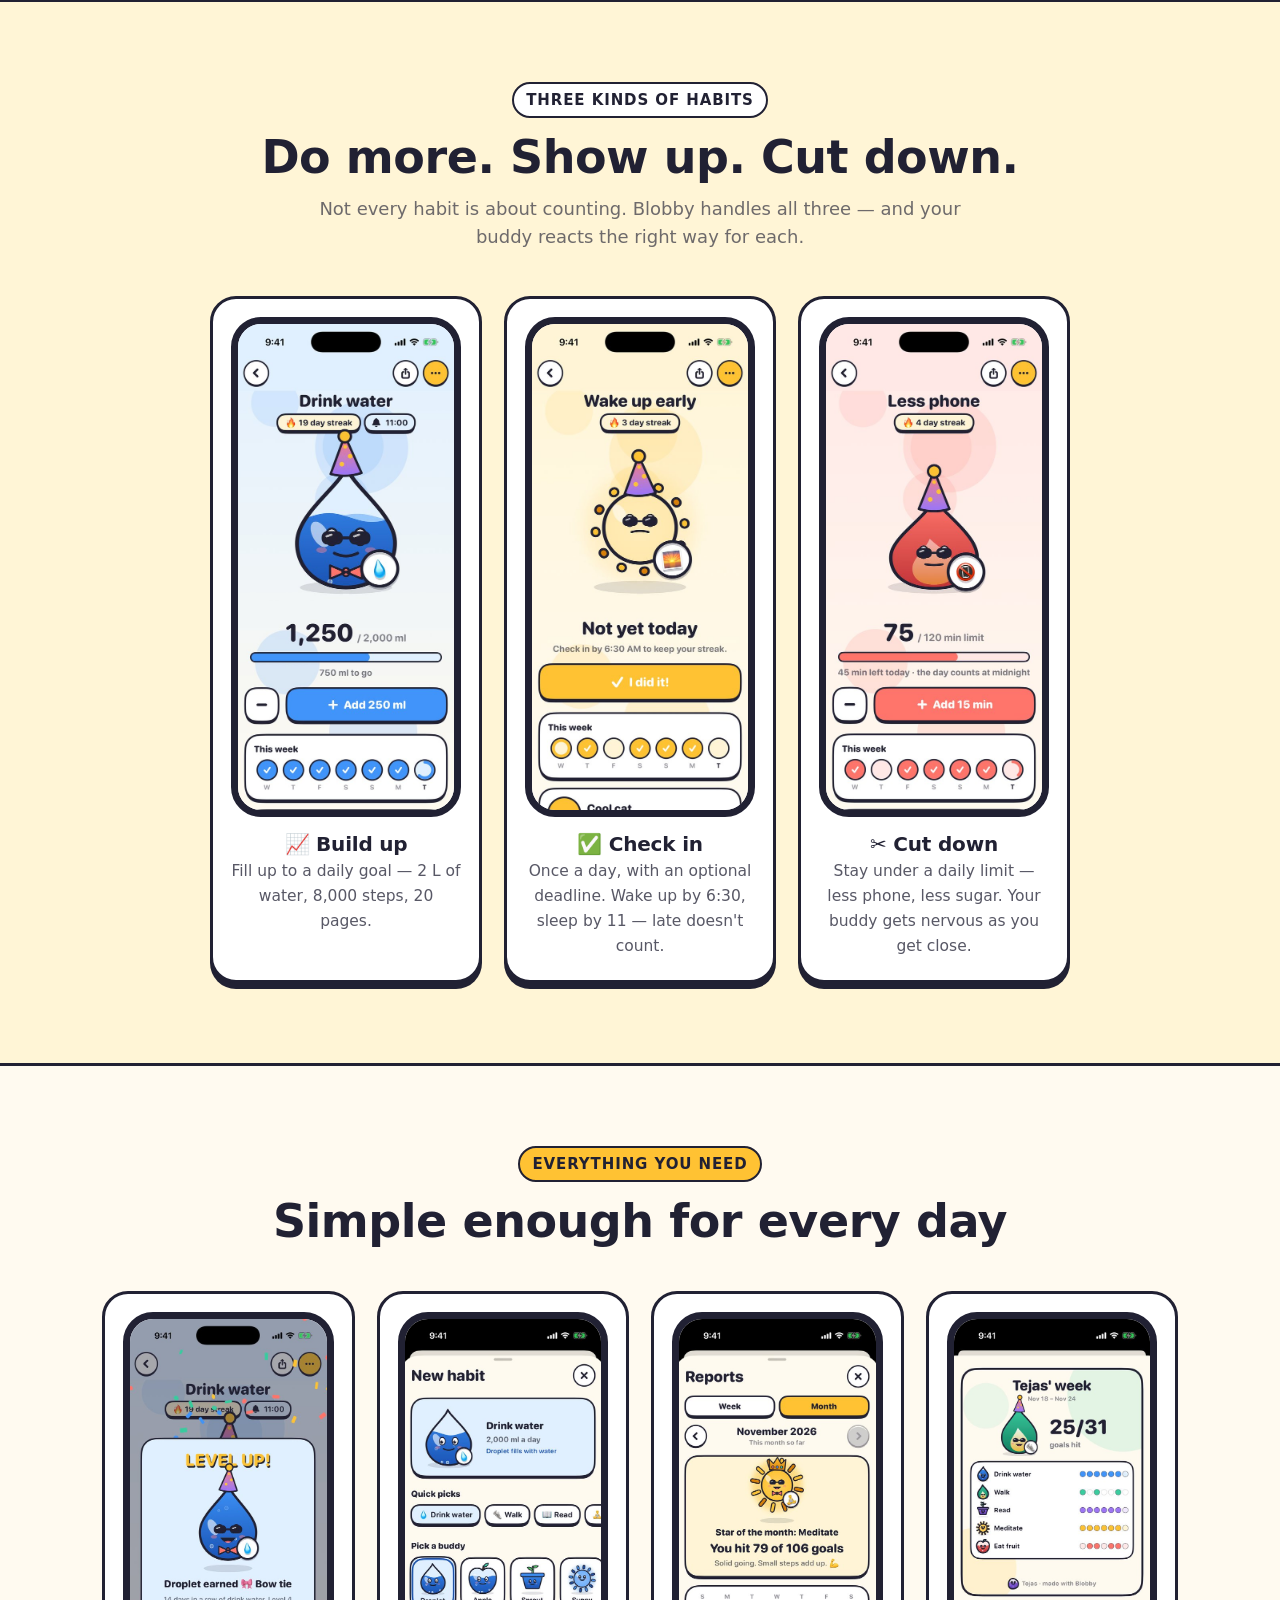
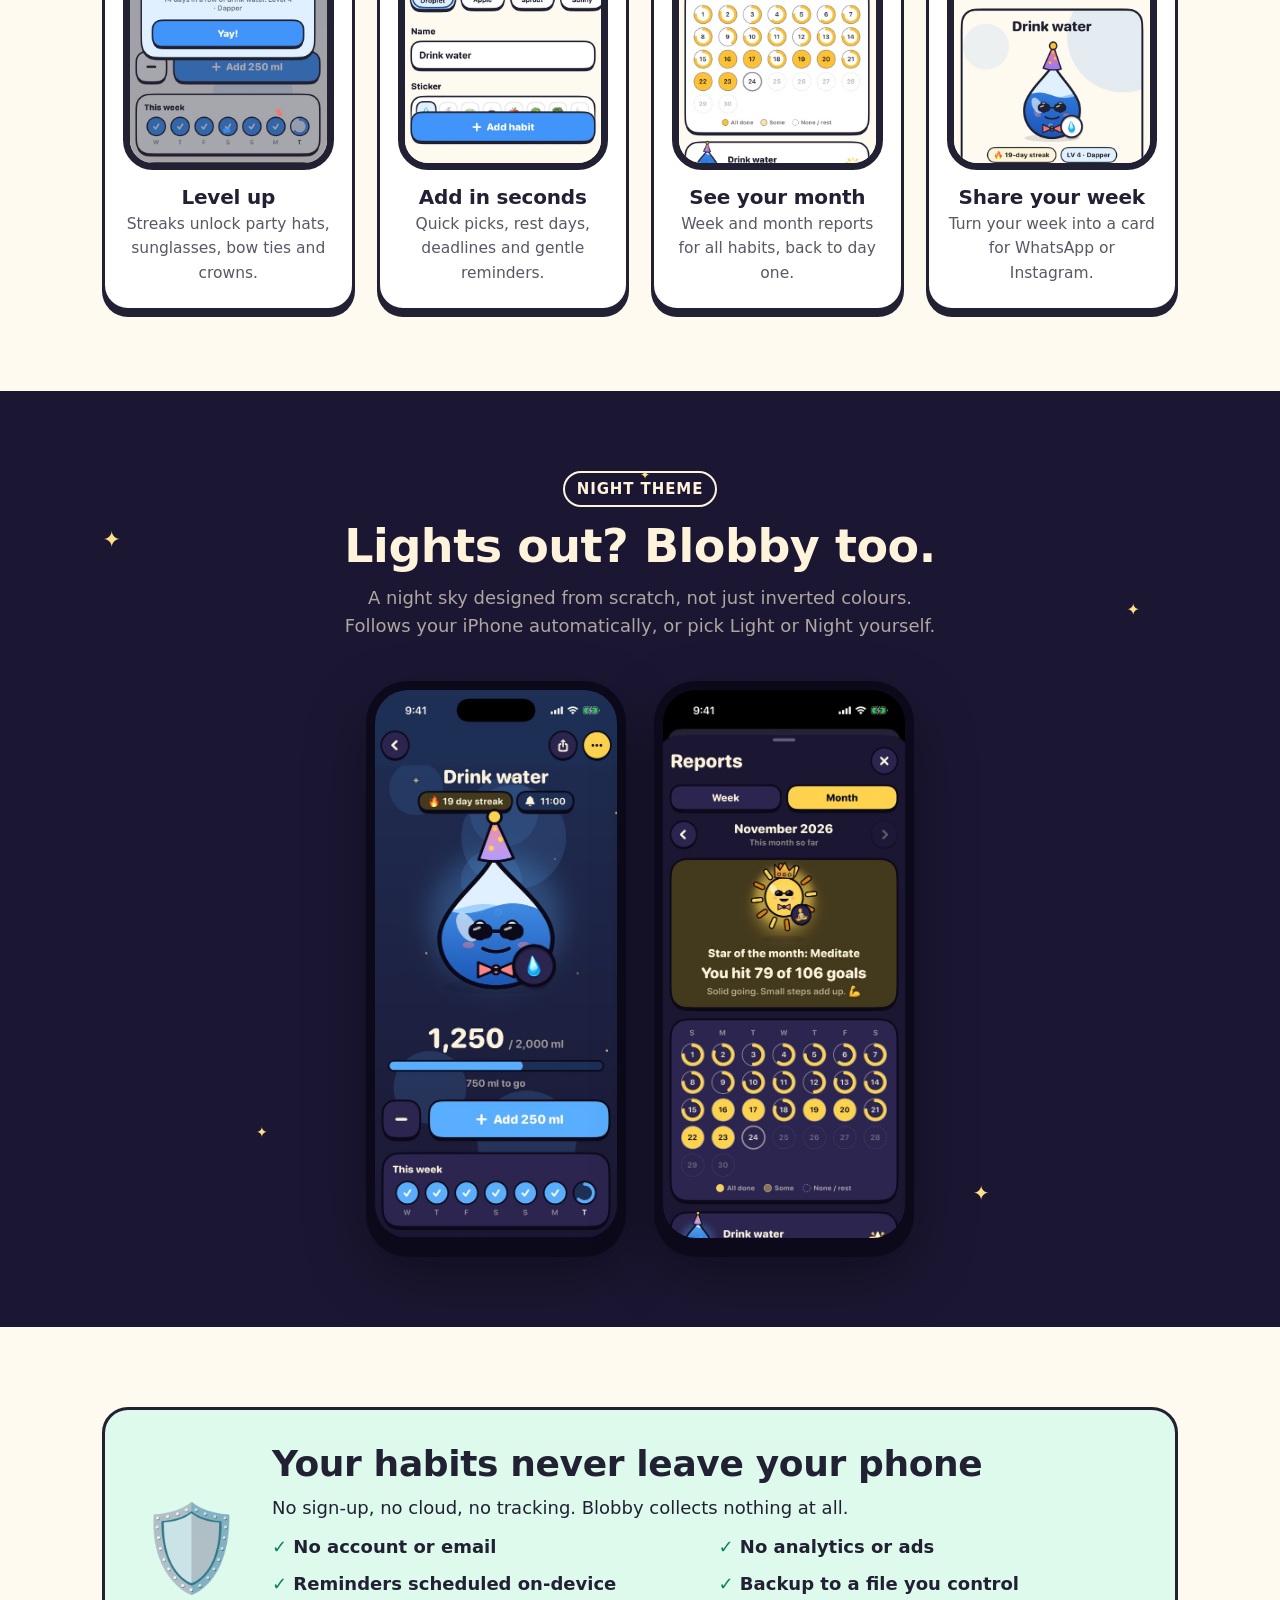
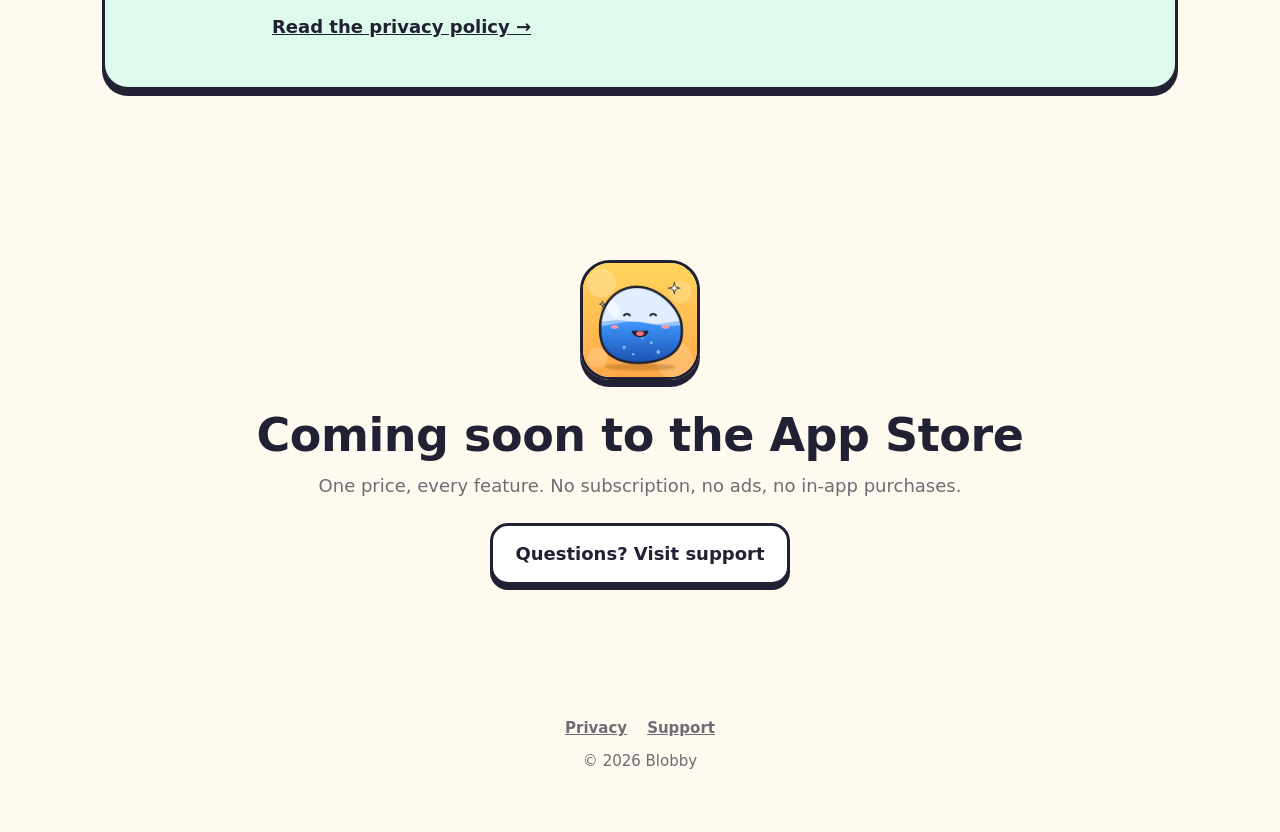
==== commit c6d27297: "Pricing: paid upfront, all features (no free tier / IAP); website + DEV-NOTES Co-Authored-By: Claude" ====
--- a/docs/index.html
+++ b/docs/index.html
@@ -279,7 +279,7 @@
   <div class="wrap">
     <img class="icon" src="img/icon.png" alt="Blobby app icon">
     <h2 style="margin-top:22px">Coming soon to the App Store</h2>
-    <p class="muted">Free to download. No subscription.</p>
+    <p class="muted">One price, every feature. No subscription, no ads, no in-app purchases.</p>
     <p style="margin-top:22px"><a class="btn ghost" href="support.html">Questions? Visit support</a></p>
   </div>
 </section>
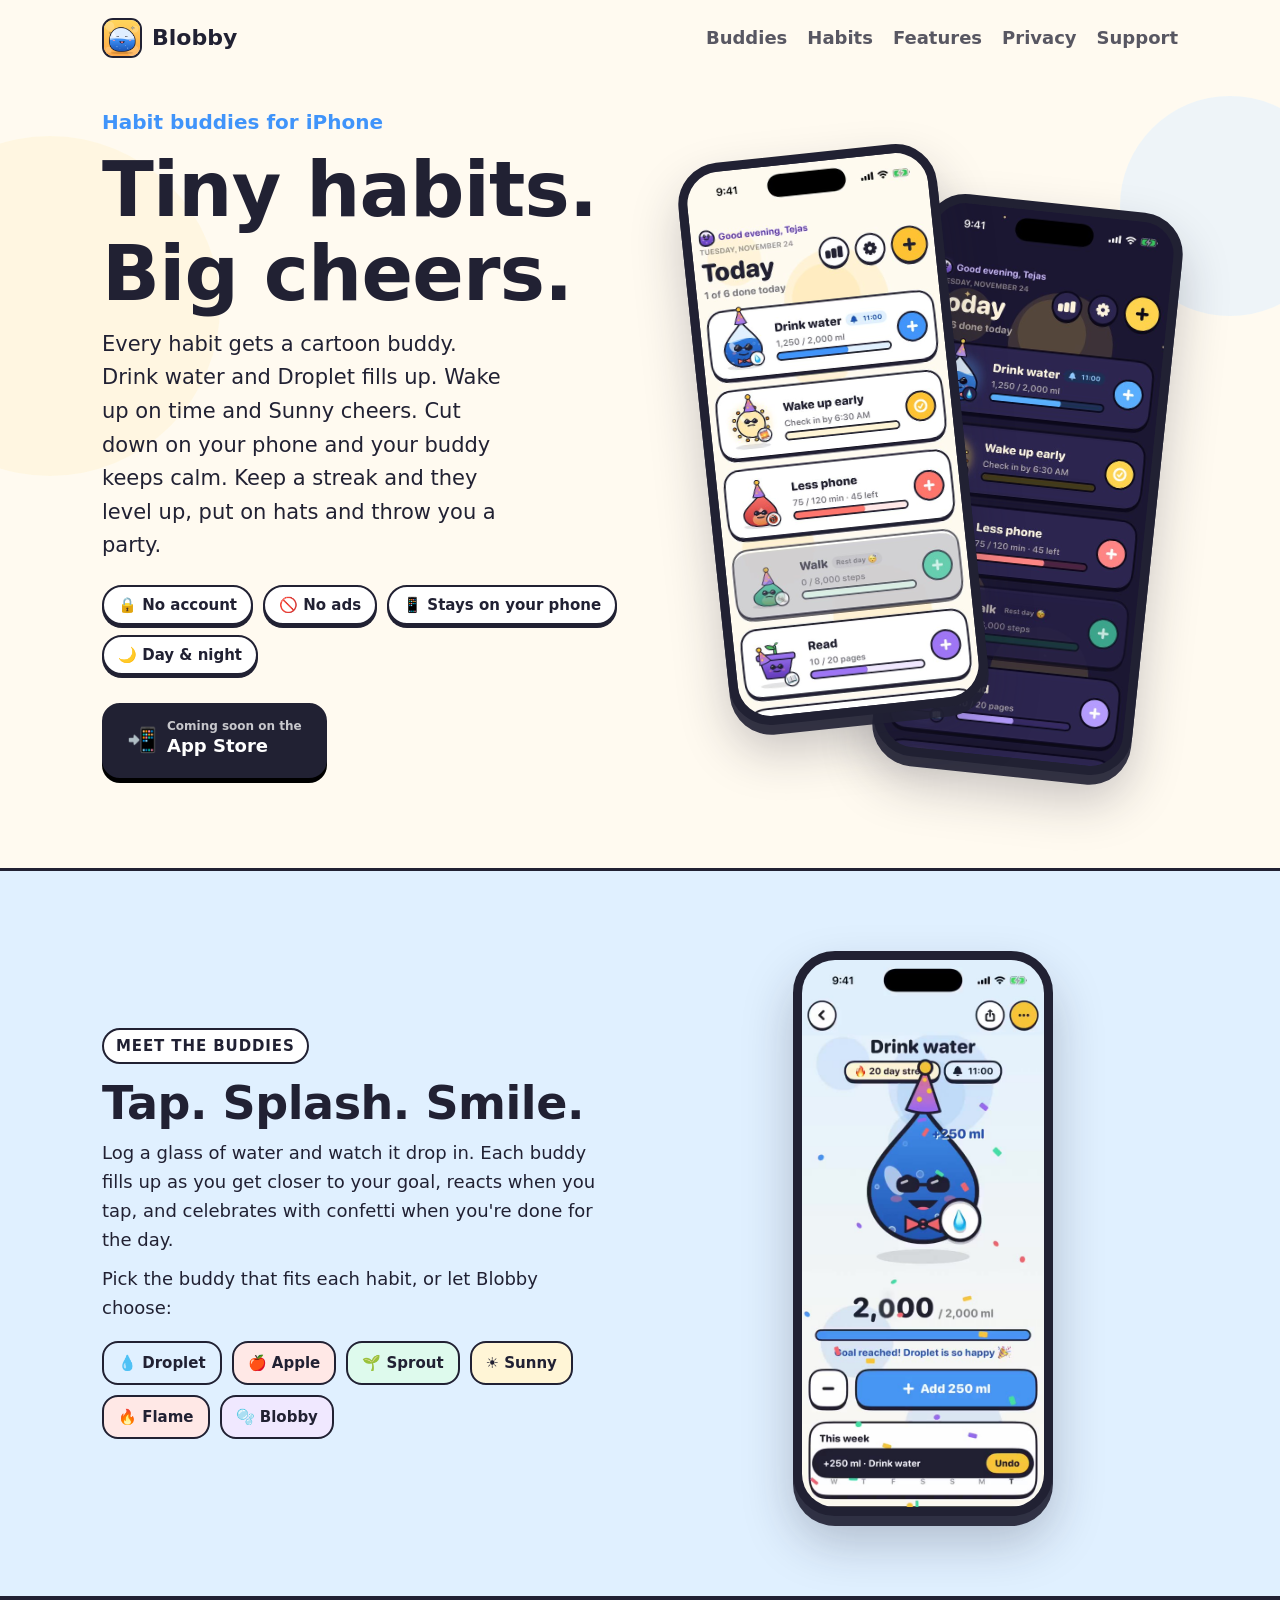
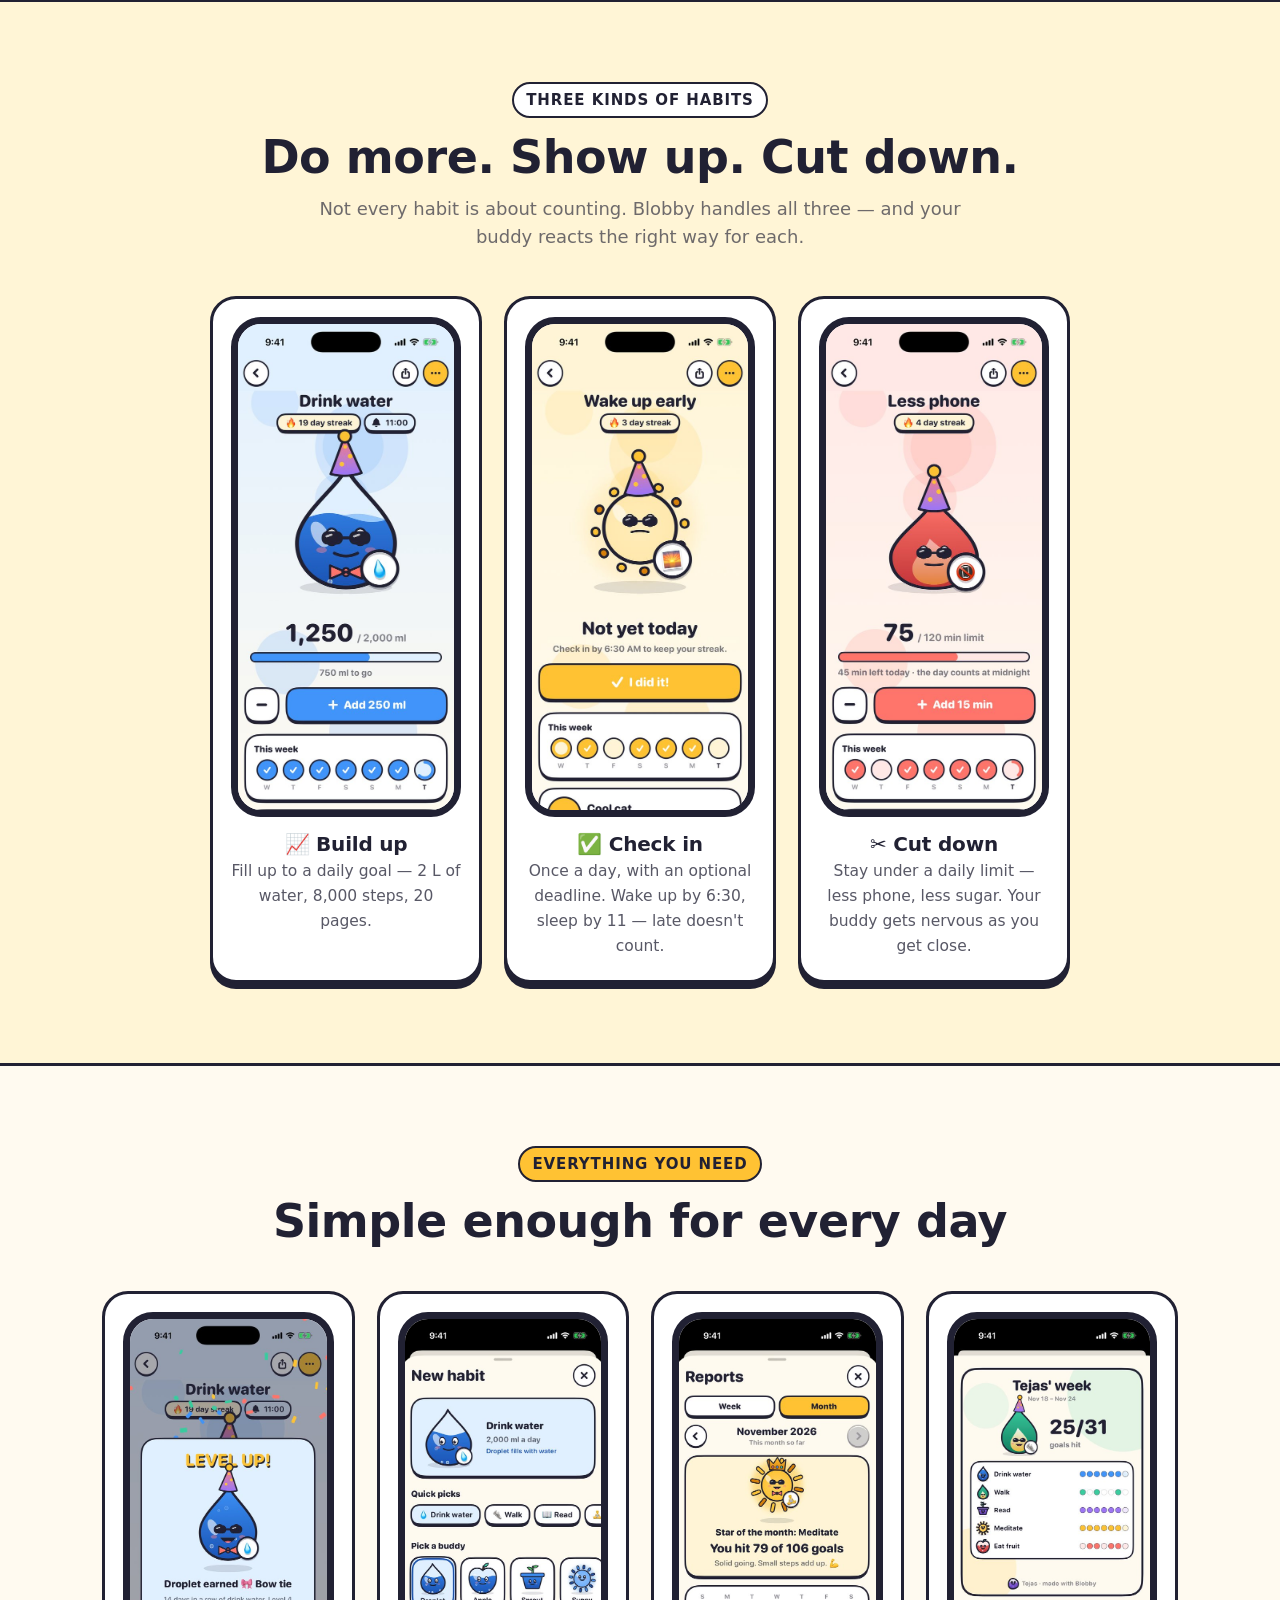
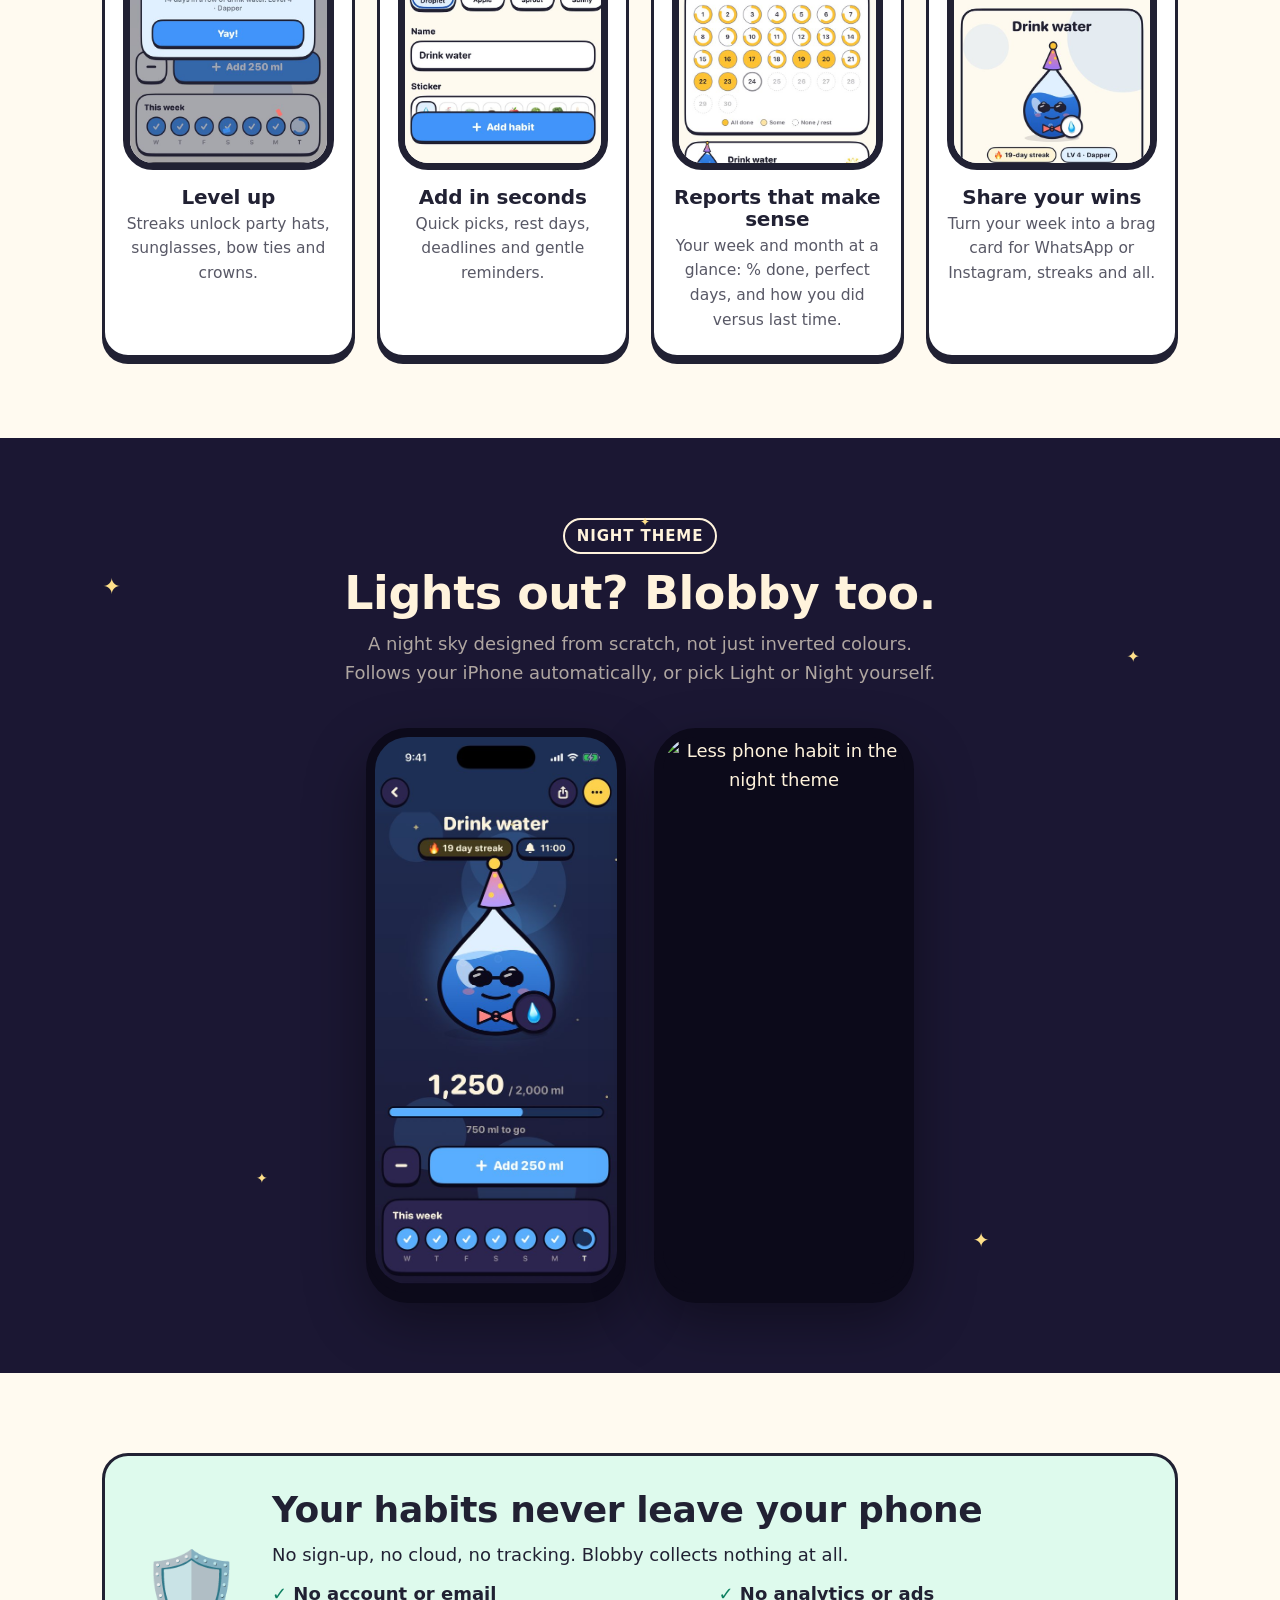
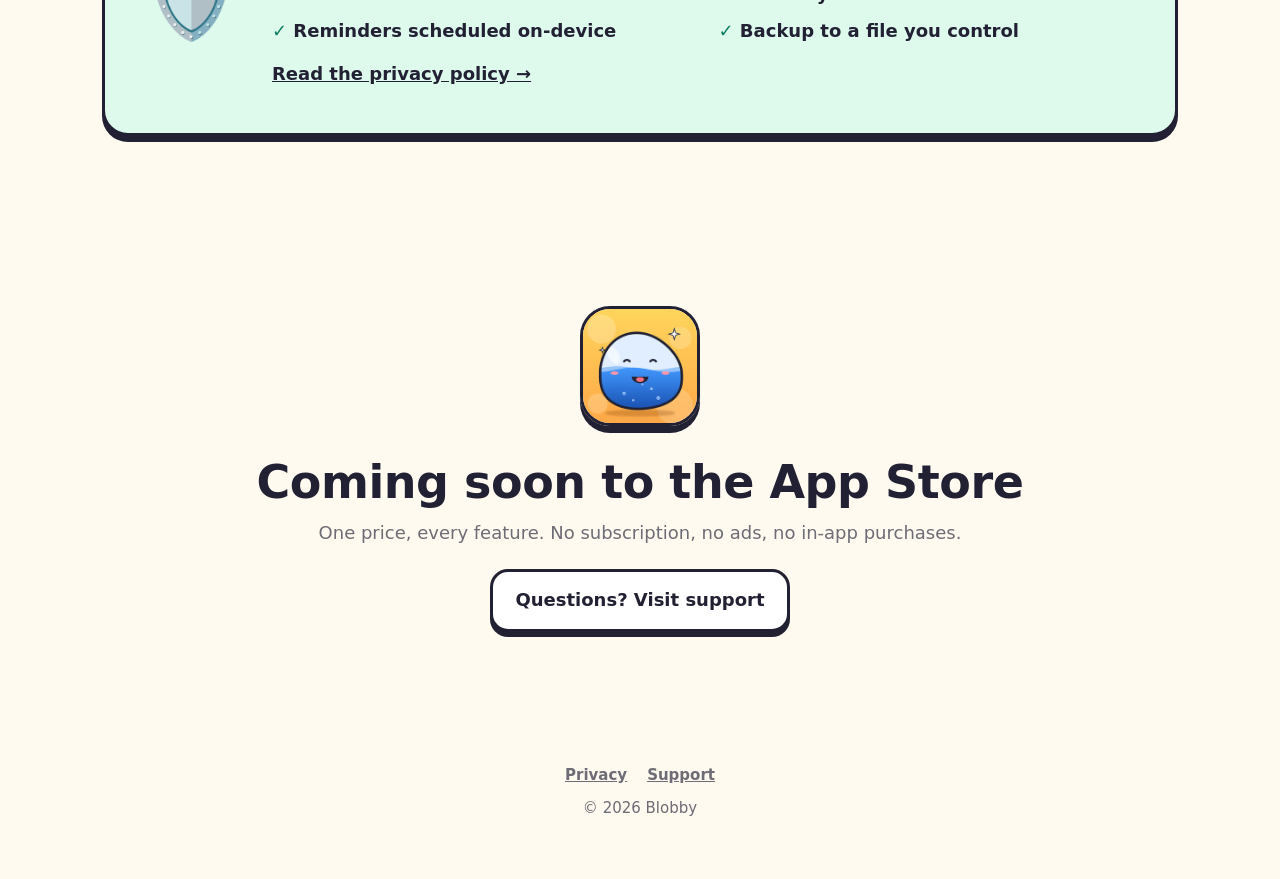
==== commit 5a50f370: "v0.10.7: clearer report totals, include today; website copy Co-Authored-By: Claude Opus 5.5 <noreply" ====
--- a/docs/index.html
+++ b/docs/index.html
@@ -226,14 +226,14 @@
         <p>Quick picks, rest days, deadlines and gentle reminders.</p>
       </div>
       <div class="card feature">
-        <div class="phone"><img src="img/r2-month.jpg" alt="Month report with a calendar of all habits"></div>
-        <h3>See your month</h3>
-        <p>Week and month reports for all habits, back to day one.</p>
-      </div>
-      <div class="card feature">
-        <div class="phone"><img src="img/20-share.jpg" alt="Shareable weekly progress card"></div>
-        <h3>Share your week</h3>
-        <p>Turn your week into a card for WhatsApp or Instagram.</p>
+        <div class="phone"><img src="img/r2-month.jpg" alt="Month report: percent done, perfect days and a calendar of all habits"></div>
+        <h3>Reports that make sense</h3>
+        <p>Your week and month at a glance: % done, perfect days, and how you did versus last time.</p>
+      </div>
+      <div class="card feature">
+        <div class="phone"><img src="img/20-share.jpg" alt="Shareable weekly card with streak and days done"></div>
+        <h3>Share your wins</h3>
+        <p>Turn your week into a brag card for WhatsApp or Instagram, streaks and all.</p>
       </div>
     </div>
   </div>
@@ -251,7 +251,7 @@
     <p class="muted" style="max-width:52ch;margin:12px auto 0">A night sky designed from scratch, not just inverted colours. Follows your iPhone automatically, or pick Light or Night yourself.</p>
     <div class="phones">
       <div class="phone"><img src="img/n2-drop.jpg" alt="Water habit screen in the night theme"></div>
-      <div class="phone"><img src="img/r3-month-night.jpg" alt="Month report in the night theme"></div>
+      <div class="phone"><img src="img/t4-limit-night.jpg" alt="Less phone habit in the night theme"></div>
     </div>
   </div>
 </section>
